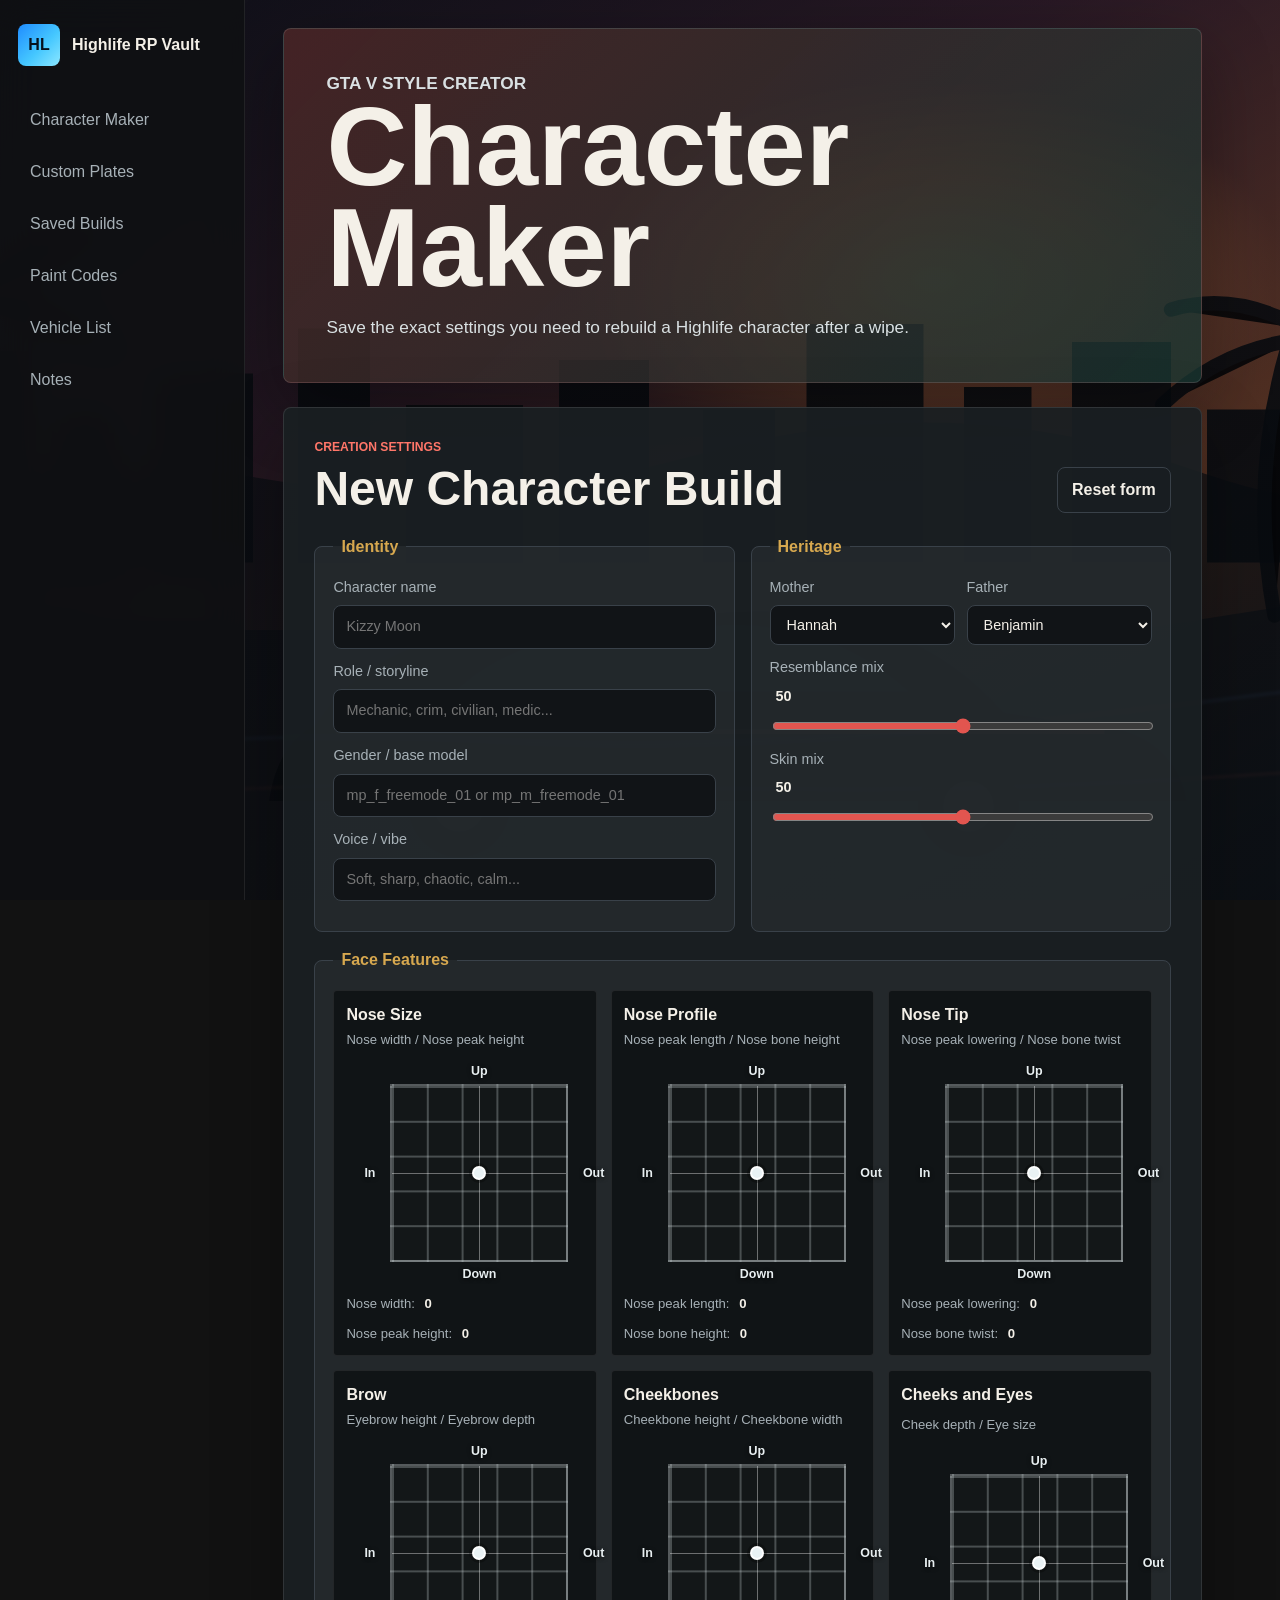
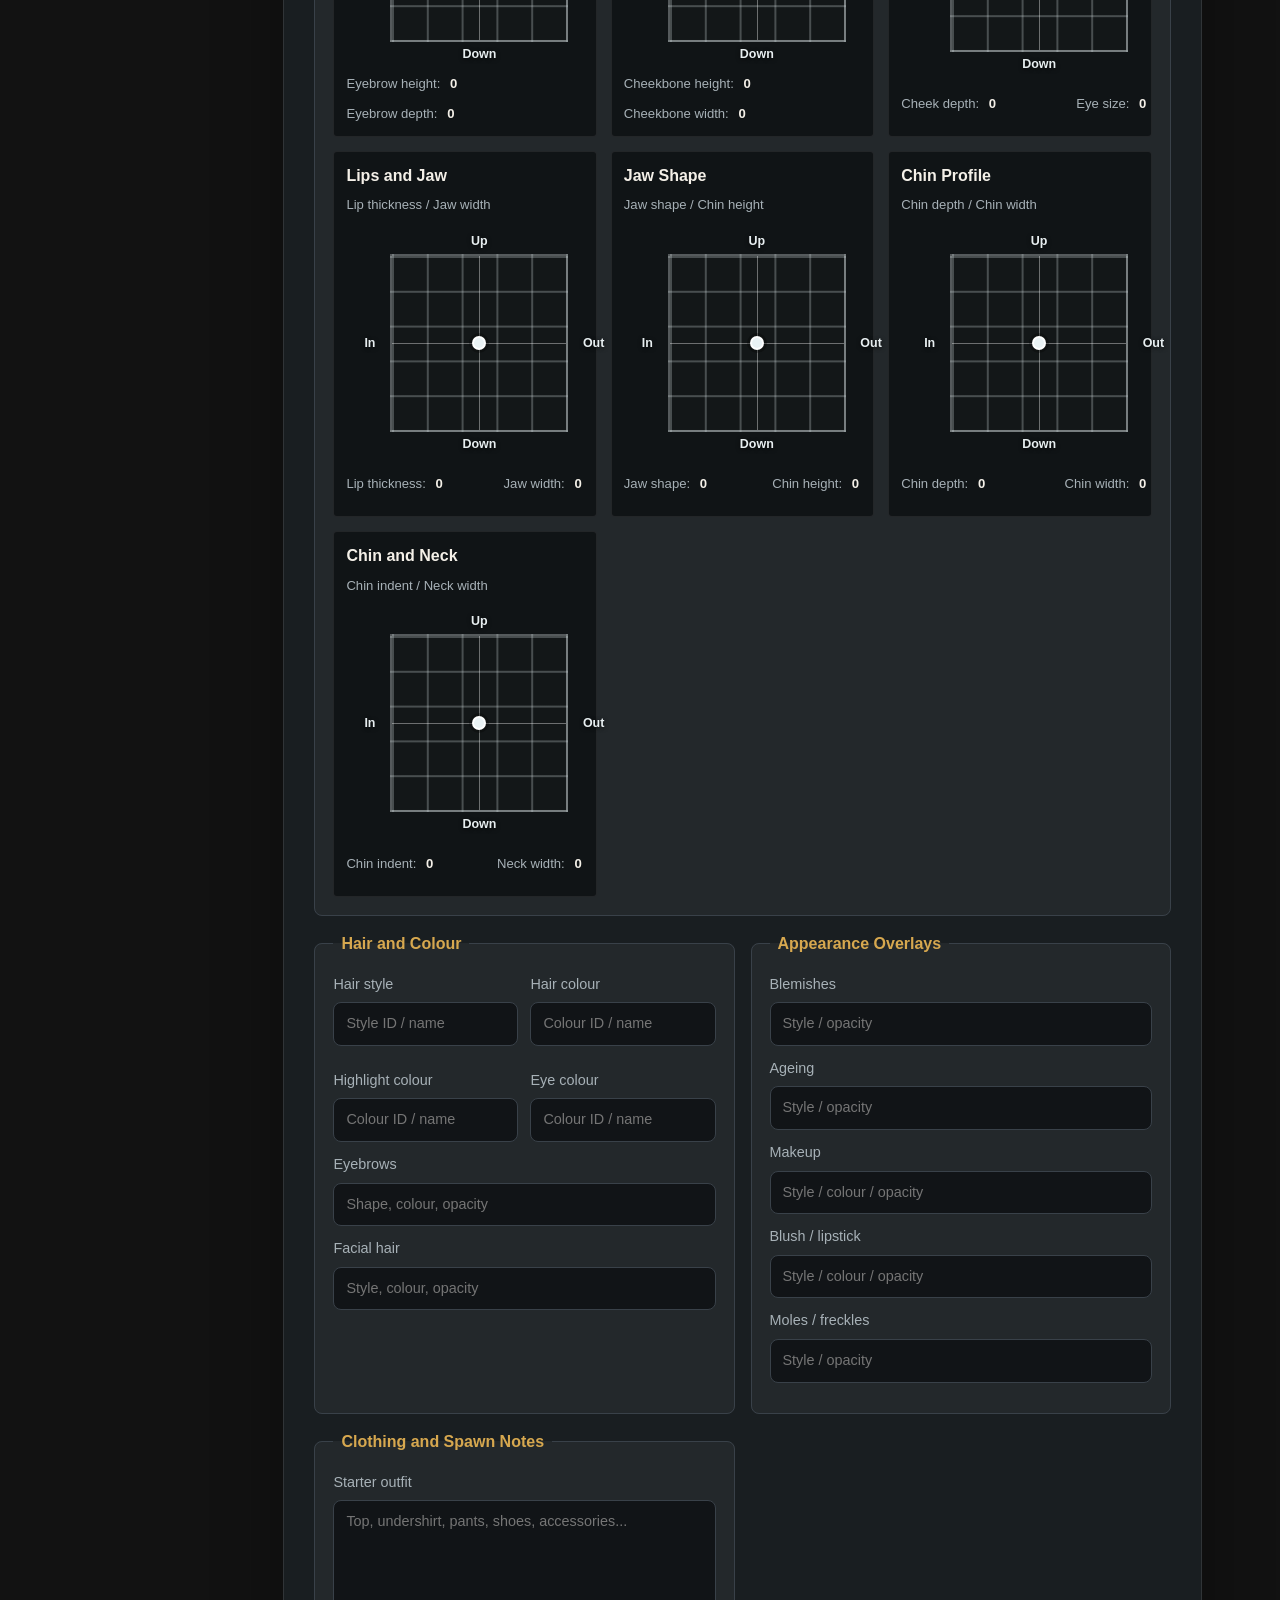
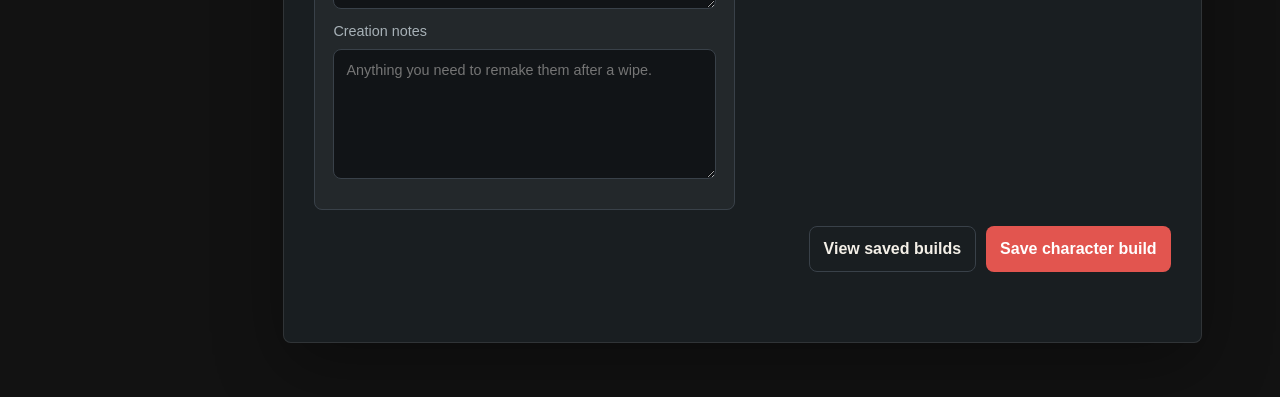
==== character-maker.html @ 87303e94 "Style face feature grids like GTA creator" ====
<!doctype html>
<html lang="en">
  <head>
    <meta charset="utf-8" />
    <meta name="viewport" content="width=device-width, initial-scale=1" />
    <title>Character Maker | Highlife RP Vault</title>
    <link rel="icon" href="favicon.svg" type="image/svg+xml" />
    <link rel="stylesheet" href="styles.css" />
  </head>
  <body>
    <aside class="sidebar">
      <a class="brand" href="index.html" aria-label="Highlife RP Vault home">
        <span>HL</span>
        <strong>Highlife RP Vault</strong>
      </a>
      <nav aria-label="Main navigation">
        <a href="character-maker.html">Character Maker</a>
        <a href="plates.html">Custom Plates</a>
        <a href="index.html#characters">Saved Builds</a>
        <a href="index.html#paint">Paint Codes</a>
        <a href="index.html#cars">Vehicle List</a>
        <a href="index.html#notes">Notes</a>
      </nav>
    </aside>

    <main id="top" class="app-shell">
      <section class="hero compact-hero">
        <div class="hero-copy">
          <p class="eyebrow">GTA V style creator</p>
          <h1>Character Maker</h1>
          <p>
            Save the exact settings you need to rebuild a Highlife character
            after a wipe.
          </p>
        </div>
      </section>

      <section id="maker" class="panel feature-panel">
        <div class="section-heading">
          <div>
            <p class="eyebrow">Creation settings</p>
            <h2>New Character Build</h2>
          </div>
          <button id="resetCharacterForm" class="ghost-button" type="button">Reset form</button>
        </div>

        <form id="characterMakerForm" class="maker-grid">
          <fieldset class="form-card">
            <legend>Identity</legend>
            <label>Character name<input name="name" required placeholder="Kizzy Moon" /></label>
            <label>Role / storyline<input name="role" placeholder="Mechanic, crim, civilian, medic..." /></label>
            <label>Gender / base model<input name="model" placeholder="mp_f_freemode_01 or mp_m_freemode_01" /></label>
            <label>Voice / vibe<input name="voice" placeholder="Soft, sharp, chaotic, calm..." /></label>
          </fieldset>

          <fieldset class="form-card">
            <legend>Heritage</legend>
            <div class="two-col">
              <label>Mother<select name="mother" id="motherSelect"></select></label>
              <label>Father<select name="father" id="fatherSelect"></select></label>
            </div>
            <label>Resemblance mix <output data-output-for="resemblance">50</output>
              <input name="resemblance" type="range" min="0" max="100" value="50" />
            </label>
            <label>Skin mix <output data-output-for="skinMix">50</output>
              <input name="skinMix" type="range" min="0" max="100" value="50" />
            </label>
          </fieldset>

          <fieldset class="form-card large-card">
            <legend>Face Features</legend>
            <div id="featurePads" class="pad-grid">
              <div class="feature-pad-card">
                <div class="pad-card-header"><strong>Nose Size</strong><span>Nose width / Nose peak height</span></div>
                <div class="feature-pad" role="slider" tabindex="0" aria-label="Nose Size" data-x-feature="Nose width" data-y-feature="Nose peak height" data-x-value="0" data-y-value="0">
                  <span class="axis-label axis-top">Up</span><span class="axis-label axis-right">Out</span><span class="axis-label axis-bottom">Down</span><span class="axis-label axis-left">In</span><span class="pad-cross horizontal"></span><span class="pad-cross vertical"></span><span class="pad-dot"></span>
                </div>
                <div class="pad-values"><span>Nose width: <output data-pad-x>0</output></span><span>Nose peak height: <output data-pad-y>0</output></span></div>
              </div>
              <div class="feature-pad-card">
                <div class="pad-card-header"><strong>Nose Profile</strong><span>Nose peak length / Nose bone height</span></div>
                <div class="feature-pad" role="slider" tabindex="0" aria-label="Nose Profile" data-x-feature="Nose peak length" data-y-feature="Nose bone height" data-x-value="0" data-y-value="0">
                  <span class="axis-label axis-top">Up</span><span class="axis-label axis-right">Out</span><span class="axis-label axis-bottom">Down</span><span class="axis-label axis-left">In</span><span class="pad-cross horizontal"></span><span class="pad-cross vertical"></span><span class="pad-dot"></span>
                </div>
                <div class="pad-values"><span>Nose peak length: <output data-pad-x>0</output></span><span>Nose bone height: <output data-pad-y>0</output></span></div>
              </div>
              <div class="feature-pad-card">
                <div class="pad-card-header"><strong>Nose Tip</strong><span>Nose peak lowering / Nose bone twist</span></div>
                <div class="feature-pad" role="slider" tabindex="0" aria-label="Nose Tip" data-x-feature="Nose peak lowering" data-y-feature="Nose bone twist" data-x-value="0" data-y-value="0">
                  <span class="axis-label axis-top">Up</span><span class="axis-label axis-right">Out</span><span class="axis-label axis-bottom">Down</span><span class="axis-label axis-left">In</span><span class="pad-cross horizontal"></span><span class="pad-cross vertical"></span><span class="pad-dot"></span>
                </div>
                <div class="pad-values"><span>Nose peak lowering: <output data-pad-x>0</output></span><span>Nose bone twist: <output data-pad-y>0</output></span></div>
              </div>
              <div class="feature-pad-card">
                <div class="pad-card-header"><strong>Brow</strong><span>Eyebrow height / Eyebrow depth</span></div>
                <div class="feature-pad" role="slider" tabindex="0" aria-label="Brow" data-x-feature="Eyebrow height" data-y-feature="Eyebrow depth" data-x-value="0" data-y-value="0">
                  <span class="axis-label axis-top">Up</span><span class="axis-label axis-right">Out</span><span class="axis-label axis-bottom">Down</span><span class="axis-label axis-left">In</span><span class="pad-cross horizontal"></span><span class="pad-cross vertical"></span><span class="pad-dot"></span>
                </div>
                <div class="pad-values"><span>Eyebrow height: <output data-pad-x>0</output></span><span>Eyebrow depth: <output data-pad-y>0</output></span></div>
              </div>
              <div class="feature-pad-card">
                <div class="pad-card-header"><strong>Cheekbones</strong><span>Cheekbone height / Cheekbone width</span></div>
                <div class="feature-pad" role="slider" tabindex="0" aria-label="Cheekbones" data-x-feature="Cheekbone height" data-y-feature="Cheekbone width" data-x-value="0" data-y-value="0">
                  <span class="axis-label axis-top">Up</span><span class="axis-label axis-right">Out</span><span class="axis-label axis-bottom">Down</span><span class="axis-label axis-left">In</span><span class="pad-cross horizontal"></span><span class="pad-cross vertical"></span><span class="pad-dot"></span>
                </div>
                <div class="pad-values"><span>Cheekbone height: <output data-pad-x>0</output></span><span>Cheekbone width: <output data-pad-y>0</output></span></div>
              </div>
              <div class="feature-pad-card">
                <div class="pad-card-header"><strong>Cheeks and Eyes</strong><span>Cheek depth / Eye size</span></div>
                <div class="feature-pad" role="slider" tabindex="0" aria-label="Cheeks and Eyes" data-x-feature="Cheek depth" data-y-feature="Eye size" data-x-value="0" data-y-value="0">
                  <span class="axis-label axis-top">Up</span><span class="axis-label axis-right">Out</span><span class="axis-label axis-bottom">Down</span><span class="axis-label axis-left">In</span><span class="pad-cross horizontal"></span><span class="pad-cross vertical"></span><span class="pad-dot"></span>
                </div>
                <div class="pad-values"><span>Cheek depth: <output data-pad-x>0</output></span><span>Eye size: <output data-pad-y>0</output></span></div>
              </div>
              <div class="feature-pad-card">
                <div class="pad-card-header"><strong>Lips and Jaw</strong><span>Lip thickness / Jaw width</span></div>
                <div class="feature-pad" role="slider" tabindex="0" aria-label="Lips and Jaw" data-x-feature="Lip thickness" data-y-feature="Jaw width" data-x-value="0" data-y-value="0">
                  <span class="axis-label axis-top">Up</span><span class="axis-label axis-right">Out</span><span class="axis-label axis-bottom">Down</span><span class="axis-label axis-left">In</span><span class="pad-cross horizontal"></span><span class="pad-cross vertical"></span><span class="pad-dot"></span>
                </div>
                <div class="pad-values"><span>Lip thickness: <output data-pad-x>0</output></span><span>Jaw width: <output data-pad-y>0</output></span></div>
              </div>
              <div class="feature-pad-card">
                <div class="pad-card-header"><strong>Jaw Shape</strong><span>Jaw shape / Chin height</span></div>
                <div class="feature-pad" role="slider" tabindex="0" aria-label="Jaw Shape" data-x-feature="Jaw shape" data-y-feature="Chin height" data-x-value="0" data-y-value="0">
                  <span class="axis-label axis-top">Up</span><span class="axis-label axis-right">Out</span><span class="axis-label axis-bottom">Down</span><span class="axis-label axis-left">In</span><span class="pad-cross horizontal"></span><span class="pad-cross vertical"></span><span class="pad-dot"></span>
                </div>
                <div class="pad-values"><span>Jaw shape: <output data-pad-x>0</output></span><span>Chin height: <output data-pad-y>0</output></span></div>
              </div>
              <div class="feature-pad-card">
                <div class="pad-card-header"><strong>Chin Profile</strong><span>Chin depth / Chin width</span></div>
                <div class="feature-pad" role="slider" tabindex="0" aria-label="Chin Profile" data-x-feature="Chin depth" data-y-feature="Chin width" data-x-value="0" data-y-value="0">
                  <span class="axis-label axis-top">Up</span><span class="axis-label axis-right">Out</span><span class="axis-label axis-bottom">Down</span><span class="axis-label axis-left">In</span><span class="pad-cross horizontal"></span><span class="pad-cross vertical"></span><span class="pad-dot"></span>
                </div>
                <div class="pad-values"><span>Chin depth: <output data-pad-x>0</output></span><span>Chin width: <output data-pad-y>0</output></span></div>
              </div>
              <div class="feature-pad-card">
                <div class="pad-card-header"><strong>Chin and Neck</strong><span>Chin indent / Neck width</span></div>
                <div class="feature-pad" role="slider" tabindex="0" aria-label="Chin and Neck" data-x-feature="Chin indent" data-y-feature="Neck width" data-x-value="0" data-y-value="0">
                  <span class="axis-label axis-top">Up</span><span class="axis-label axis-right">Out</span><span class="axis-label axis-bottom">Down</span><span class="axis-label axis-left">In</span><span class="pad-cross horizontal"></span><span class="pad-cross vertical"></span><span class="pad-dot"></span>
                </div>
                <div class="pad-values"><span>Chin indent: <output data-pad-x>0</output></span><span>Neck width: <output data-pad-y>0</output></span></div>
              </div>
            </div>
          </fieldset>

          <fieldset class="form-card">
            <legend>Hair and Colour</legend>
            <div class="two-col">
              <label>Hair style<input name="hairStyle" placeholder="Style ID / name" /></label>
              <label>Hair colour<input name="hairColor" placeholder="Colour ID / name" /></label>
              <label>Highlight colour<input name="highlightColor" placeholder="Colour ID / name" /></label>
              <label>Eye colour<input name="eyeColor" placeholder="Colour ID / name" /></label>
            </div>
            <label>Eyebrows<input name="eyebrows" placeholder="Shape, colour, opacity" /></label>
            <label>Facial hair<input name="facialHair" placeholder="Style, colour, opacity" /></label>
          </fieldset>

          <fieldset class="form-card">
            <legend>Appearance Overlays</legend>
            <label>Blemishes<input name="blemishes" placeholder="Style / opacity" /></label>
            <label>Ageing<input name="ageing" placeholder="Style / opacity" /></label>
            <label>Makeup<input name="makeup" placeholder="Style / colour / opacity" /></label>
            <label>Blush / lipstick<input name="blushLipstick" placeholder="Style / colour / opacity" /></label>
            <label>Moles / freckles<input name="freckles" placeholder="Style / opacity" /></label>
          </fieldset>

          <fieldset class="form-card">
            <legend>Clothing and Spawn Notes</legend>
            <label>Starter outfit<textarea name="outfit" rows="4" placeholder="Top, undershirt, pants, shoes, accessories..."></textarea></label>
            <label>Creation notes<textarea name="creation" rows="5" placeholder="Anything you need to remake them after a wipe."></textarea></label>
          </fieldset>

          <div class="maker-actions">
            <a class="ghost-link" href="index.html#characters">View saved builds</a>
            <button class="primary-button" type="submit">Save character build</button>
          </div>
        </form>
        <p id="saveCharacterStatus" class="save-status" aria-live="polite"></p>
      </section>
    </main>

    <script src="script.js"></script>
  </body>
</html>
---- styles.css ----
:root {
  color-scheme: dark;
  --bg: #101214;
  --bg-soft: #171a1e;
  --panel: #20252a;
  --panel-strong: #2a3036;
  --ink: #f4f0e8;
  --muted: #a7b1b7;
  --line: #394149;
  --accent: #e2554f;
  --accent-strong: #ff7669;
  --teal: #35b79c;
  --gold: #d7a84f;
  --blue: #72a9ff;
  --shadow: 0 24px 70px rgba(0, 0, 0, 0.32);
}

* {
  box-sizing: border-box;
}

html {
  scroll-behavior: smooth;
}

body {
  min-height: 100vh;
  margin: 0;
  background:
    linear-gradient(110deg, rgba(8, 10, 14, 0.76), rgba(8, 10, 14, 0.54)),
    url("background-los-santos.svg");
  background-attachment: fixed;
  background-position: center;
  background-size: cover;
  color: var(--ink);
  font-family: Inter, "Segoe UI", Arial, sans-serif;
  line-height: 1.5;
}

button,
input,
select,
textarea {
  font: inherit;
}

button {
  border: 0;
  cursor: pointer;
}

.sidebar {
  position: fixed;
  inset: 0 auto 0 0;
  width: 245px;
  padding: 24px 18px;
  background: rgba(15, 17, 19, 0.88);
  border-right: 1px solid rgba(255, 255, 255, 0.08);
  backdrop-filter: blur(18px);
  z-index: 5;
}

.brand {
  display: flex;
  align-items: center;
  gap: 12px;
  color: var(--ink);
  text-decoration: none;
  margin-bottom: 32px;
}

.brand span {
  display: grid;
  place-items: center;
  width: 42px;
  height: 42px;
  border-radius: 8px;
  background: linear-gradient(135deg, #1f8cff, #45c7ff 56%, #8be7ff);
  color: #06111d;
  font-weight: 900;
}

.brand strong {
  font-size: 1rem;
}

.sidebar nav {
  display: grid;
  gap: 8px;
}

.sidebar nav a {
  color: var(--muted);
  text-decoration: none;
  padding: 10px 12px;
  border-radius: 8px;
}

.sidebar nav a:hover {
  background: rgba(255, 255, 255, 0.08);
  color: var(--ink);
}

.app-shell {
  width: min(1240px, calc(100% - 285px));
  margin-left: 245px;
  padding: 28px clamp(18px, 3vw, 42px) 54px;
}

.hero {
  min-height: 420px;
  display: grid;
  grid-template-columns: minmax(0, 1fr) 340px;
  align-items: end;
  gap: 24px;
  padding: 42px;
  border: 1px solid rgba(255, 255, 255, 0.12);
  border-radius: 8px;
  background:
    linear-gradient(135deg, rgba(226, 85, 79, 0.24), rgba(53, 183, 156, 0.16)),
    rgba(18, 21, 24, 0.74);
  box-shadow: var(--shadow);
  overflow: hidden;
}

.compact-hero {
  min-height: 260px;
  grid-template-columns: 1fr;
}

.hero h1 {
  max-width: 760px;
  margin: 0 0 16px;
  font-size: clamp(3rem, 9vw, 7rem);
  line-height: 0.9;
  letter-spacing: 0;
}

.hero p {
  max-width: 680px;
  margin: 0;
  color: #d9e0e2;
  font-size: 1.08rem;
}

.eyebrow {
  margin: 0 0 8px;
  color: var(--accent-strong);
  font-size: 0.76rem;
  font-weight: 800;
  letter-spacing: 0;
  text-transform: uppercase;
}

.status-grid {
  display: grid;
  gap: 12px;
}

.status-grid span {
  display: grid;
  gap: 2px;
  padding: 16px;
  border: 1px solid rgba(255, 255, 255, 0.12);
  border-radius: 8px;
  background: rgba(255, 255, 255, 0.08);
}

.status-grid strong {
  font-size: 2.3rem;
  line-height: 1;
  color: #fff;
}

.panel {
  margin-top: 24px;
  padding: clamp(18px, 3vw, 30px);
  border: 1px solid rgba(255, 255, 255, 0.1);
  border-radius: 8px;
  background: rgba(32, 37, 42, 0.92);
  box-shadow: var(--shadow);
}

.feature-panel {
  background: rgba(26, 31, 35, 0.94);
}

.section-heading {
  display: flex;
  align-items: end;
  justify-content: space-between;
  gap: 18px;
  margin-bottom: 22px;
}

h2 {
  margin: 0;
  font-size: clamp(1.8rem, 4vw, 3rem);
  line-height: 1;
  letter-spacing: 0;
}

.primary-button,
.ghost-button {
  min-height: 42px;
  border-radius: 8px;
  padding: 10px 14px;
  font-weight: 800;
}

.primary-button {
  background: var(--accent);
  color: #fff;
}

.primary-button:hover {
  background: var(--accent-strong);
  color: #1b1111;
}

.danger-button {
  min-height: 34px;
  border-radius: 8px;
  padding: 7px 10px;
  background: rgba(226, 85, 79, 0.14);
  border: 1px solid rgba(226, 85, 79, 0.42);
  color: #ffb4ad;
  font-weight: 800;
}

.danger-button:hover {
  background: rgba(226, 85, 79, 0.28);
  color: #fff;
}

.table-delete {
  display: block;
  margin-top: 10px;
}

.ghost-button {
  border: 1px solid var(--line);
  background: transparent;
  color: var(--ink);
}

.ghost-link {
  display: inline-flex;
  align-items: center;
  justify-content: center;
  min-height: 42px;
  border: 1px solid var(--line);
  border-radius: 8px;
  padding: 10px 14px;
  color: var(--ink);
  font-weight: 800;
  text-decoration: none;
}

.ghost-link:hover {
  background: rgba(255, 255, 255, 0.08);
}

.maker-grid {
  display: grid;
  grid-template-columns: repeat(2, minmax(0, 1fr));
  gap: 16px;
}

.form-card {
  min-width: 0;
  margin: 0;
  padding: 18px;
  border: 1px solid var(--line);
  border-radius: 8px;
  background: rgba(255, 255, 255, 0.045);
}

.large-card {
  grid-column: 1 / -1;
}

legend {
  padding: 0 8px;
  color: var(--gold);
  font-weight: 900;
}

label {
  display: grid;
  gap: 7px;
  margin-bottom: 12px;
  color: var(--muted);
  font-size: 0.9rem;
}

input,
select,
textarea {
  width: 100%;
  border: 1px solid var(--line);
  border-radius: 8px;
  background: #111417;
  color: var(--ink);
  padding: 10px 12px;
}

textarea {
  resize: vertical;
}

input[type="range"] {
  accent-color: var(--accent);
  padding: 0;
}

output {
  display: inline-block;
  min-width: 38px;
  margin-left: 6px;
  color: var(--ink);
  font-weight: 800;
}

.two-col,
.three-col {
  display: grid;
  gap: 12px;
}

.two-col {
  grid-template-columns: repeat(2, minmax(0, 1fr));
}

.three-col {
  grid-template-columns: repeat(3, minmax(0, 1fr));
}

.pad-grid {
  display: grid;
  grid-template-columns: repeat(auto-fit, minmax(230px, 1fr));
  gap: 14px;
}

.feature-pad-card {
  min-width: 0;
  display: grid;
  gap: 10px;
  padding: 12px;
  border: 1px solid rgba(255, 255, 255, 0.08);
  border-radius: 4px;
  background: rgba(2, 5, 7, 0.55);
}

.pad-card-header {
  display: grid;
  gap: 3px;
}

.pad-card-header strong {
  color: var(--ink);
}

.pad-card-header span,
.pad-values {
  color: var(--muted);
  font-size: 0.82rem;
}

.feature-pad {
  --dot-x: 50%;
  --dot-y: 50%;
  position: relative;
  width: min(178px, 100%);
  aspect-ratio: 1;
  justify-self: center;
  border: 2px solid rgba(210, 220, 222, 0.34);
  border-radius: 0;
  background:
    linear-gradient(rgba(210, 220, 222, 0.28) 2px, transparent 2px),
    linear-gradient(90deg, rgba(210, 220, 222, 0.28) 2px, transparent 2px),
    rgba(20, 24, 25, 0.94);
  background-size: 20% 20%, 20% 20%, auto;
  touch-action: none;
  user-select: none;
  margin: 24px 44px 22px;
}

.feature-pad:focus {
  outline: 2px solid var(--blue);
  outline-offset: 3px;
}

.pad-cross {
  position: absolute;
  background: rgba(255, 255, 255, 0.38);
  pointer-events: none;
}

.pad-cross.horizontal {
  left: 0;
  right: 0;
  top: 50%;
  height: 1px;
}

.pad-cross.vertical {
  top: 0;
  bottom: 0;
  left: 50%;
  width: 1px;
}

.pad-dot {
  position: absolute;
  left: var(--dot-x);
  top: var(--dot-y);
  width: 14px;
  height: 14px;
  border: 2px solid rgba(255, 255, 255, 0.9);
  border-radius: 50%;
  background: #e9f2f4;
  box-shadow: 0 0 0 3px rgba(0, 0, 0, 0.28);
  transform: translate(-50%, -50%);
  pointer-events: none;
}

.axis-label {
  position: absolute;
  color: #e7eef0;
  font-size: 0.78rem;
  font-weight: 700;
  text-shadow: 0 1px 4px rgba(0, 0, 0, 0.7);
  pointer-events: none;
  white-space: nowrap;
}

.axis-top {
  top: -24px;
  left: 50%;
  transform: translateX(-50%);
}

.axis-right {
  right: -38px;
  top: 50%;
  transform: translateY(-50%);
}

.axis-bottom {
  bottom: -24px;
  left: 50%;
  transform: translateX(-50%);
}

.axis-left {
  left: -28px;
  top: 50%;
  transform: translateY(-50%);
}

.pad-values {
  display: flex;
  justify-content: space-between;
  gap: 10px;
  flex-wrap: wrap;
}

.maker-actions {
  grid-column: 1 / -1;
  display: flex;
  justify-content: flex-end;
  gap: 10px;
  flex-wrap: wrap;
}

.save-status {
  min-height: 24px;
  margin: 16px 0 0;
  color: var(--teal);
  font-weight: 800;
}

.character-list {
  display: grid;
  grid-template-columns: repeat(auto-fit, minmax(180px, 1fr));
  gap: 18px;
}

.character-tile {
  display: grid;
  gap: 10px;
  align-content: start;
}

.portrait-button {
  width: 100%;
  padding: 0;
  border: 1px solid var(--line);
  border-radius: 8px;
  background: #11171d;
  overflow: hidden;
  box-shadow: var(--shadow);
}

.portrait-button:hover {
  border-color: var(--blue);
  transform: translateY(-2px);
}

.character-portrait {
  display: block;
  width: 100%;
  aspect-ratio: 4 / 5;
}

.character-tile h3 {
  margin: 0;
  text-align: center;
  font-size: 1.05rem;
}

.character-tile p {
  margin: -6px 0 0;
  color: var(--muted);
  text-align: center;
  font-size: 0.88rem;
}

.character-card {
  border: 1px solid var(--line);
  border-radius: 8px;
  overflow: hidden;
  background: #15191d;
}

.character-card header {
  display: flex;
  justify-content: space-between;
  gap: 18px;
  padding: 18px;
  background: linear-gradient(135deg, rgba(226, 85, 79, 0.16), rgba(114, 169, 255, 0.12));
}

.character-card h3 {
  margin: 0 0 4px;
  font-size: 1.45rem;
}

.character-card p {
  margin: 0;
  color: var(--muted);
}

.character-detail-top {
  display: grid;
  place-items: center;
  padding: 18px;
  background: #11171d;
}

.character-detail-top .character-portrait {
  width: min(260px, 100%);
  border: 1px solid var(--line);
  border-radius: 8px;
}

.build-grid {
  display: grid;
  grid-template-columns: repeat(3, minmax(0, 1fr));
  gap: 1px;
  background: var(--line);
}

.build-block {
  min-width: 0;
  padding: 15px;
  background: #15191d;
}

.build-block h4 {
  margin: 0 0 8px;
  color: var(--teal);
}

.build-block dl {
  display: grid;
  gap: 7px;
  margin: 0;
}

.build-block div {
  display: grid;
  grid-template-columns: 120px minmax(0, 1fr);
  gap: 10px;
}

.build-block dt {
  color: var(--muted);
}

.build-block dd {
  min-width: 0;
  margin: 0;
  overflow-wrap: anywhere;
}

.paint-grid {
  display: grid;
  grid-template-columns: repeat(auto-fit, minmax(220px, 1fr));
  gap: 16px;
}

.paint-card {
  overflow: hidden;
  border: 1px solid var(--line);
  border-radius: 8px;
  background: #15191d;
}

.paint-swatch {
  min-height: 132px;
}

.paint-card-content {
  padding: 15px;
}

.paint-card h3 {
  margin: 0 0 8px;
}

.plate-grid {
  display: grid;
  grid-template-columns: repeat(auto-fit, minmax(230px, 320px));
  gap: 14px;
  align-items: start;
}

.plate-card {
  overflow: hidden;
  border: 1px solid var(--line);
  border-radius: 8px;
  background: #15191d;
  box-shadow: var(--shadow);
}

.gta-plate {
  position: relative;
  display: grid;
  place-items: center;
  width: calc(100% - 24px);
  max-width: 300px;
  aspect-ratio: 2.25 / 1;
  margin: 16px auto 12px;
  border: 5px solid #d8dde0;
  border-radius: 10px;
  background:
    linear-gradient(#f8fbfd, #d6dde2 46%, #eef2f4 47%, #cbd4da);
  box-shadow:
    inset 0 0 0 2px #9ba7ad,
    inset 0 -10px 18px rgba(0, 0, 0, 0.14),
    0 18px 30px rgba(0, 0, 0, 0.28);
  color: #162a42;
  text-transform: uppercase;
}

.gta-plate::before,
.gta-plate::after {
  content: "";
  position: absolute;
  top: 12px;
  width: 10px;
  height: 10px;
  border-radius: 50%;
  background: #9aa4aa;
  box-shadow: inset 0 2px 2px rgba(0, 0, 0, 0.35);
}

.gta-plate::before {
  left: 14px;
}

.gta-plate::after {
  right: 14px;
}

.plate-state {
  position: absolute;
  top: 8px;
  left: 0;
  right: 0;
  color: #d64545;
  font-family: Georgia, serif;
  font-size: clamp(0.9rem, 3vw, 1.28rem);
  font-weight: 900;
  text-align: center;
  text-transform: none;
}

.gta-plate strong {
  margin-top: 22px;
  color: inherit;
  font-family: Impact, "Arial Black", sans-serif;
  font-size: clamp(2.2rem, 9vw, 4.2rem);
  font-weight: 900;
  letter-spacing: 0.08em;
  line-height: 1;
  text-shadow: 0 2px 0 rgba(255, 255, 255, 0.55);
}

.plate-blue {
  border-color: #dce8f4;
  background: linear-gradient(#ffffff, #e8eef4 46%, #ffffff 47%, #dce6ef);
  color: #154d91;
}

.plate-black {
  border-color: #4c5358;
  background: linear-gradient(#1c2226, #080a0c);
  color: #e8edf0;
}

.plate-black .plate-state {
  color: #72a9ff;
}

.plate-black strong {
  text-shadow: 0 2px 0 rgba(0, 0, 0, 0.8);
}

.plate-yellow {
  border-color: #f2ce5f;
  background: linear-gradient(#ffe284, #d7a93e);
  color: #16110b;
}

.plate-card-content {
  display: grid;
  gap: 8px;
  padding: 0 14px 14px;
}

.plate-card-content h3,
.plate-card-content p {
  margin: 0;
}

.plate-card-content span {
  color: var(--muted);
}

.rgb-code {
  display: inline-flex;
  margin-bottom: 8px;
  padding: 5px 8px;
  border-radius: 6px;
  background: rgba(255, 255, 255, 0.08);
  color: var(--ink);
  font-family: Consolas, Monaco, monospace;
  font-size: 0.9rem;
}

.table-tools {
  display: grid;
  grid-template-columns: minmax(0, 1fr) 260px;
  gap: 14px;
  margin-bottom: 16px;
}

.table-wrap {
  overflow-x: auto;
  border: 1px solid var(--line);
  border-radius: 8px;
}

table {
  width: 100%;
  min-width: 780px;
  border-collapse: collapse;
  background: #15191d;
}

th,
td {
  padding: 14px 16px;
  border-bottom: 1px solid var(--line);
  text-align: left;
  vertical-align: top;
}

th {
  color: var(--gold);
  font-size: 0.78rem;
  text-transform: uppercase;
}

tbody tr:last-child td {
  border-bottom: 0;
}

dialog {
  width: min(540px, calc(100% - 32px));
  border: 1px solid var(--line);
  border-radius: 8px;
  background: var(--panel);
  color: var(--ink);
  box-shadow: var(--shadow);
}

.character-dialog {
  width: min(1040px, calc(100% - 28px));
  max-height: 90vh;
  overflow: auto;
  padding: 0;
}

.dialog-shell {
  display: grid;
  gap: 16px;
  padding: 18px;
}

dialog::backdrop {
  background: rgba(0, 0, 0, 0.68);
}

.dialog-form {
  display: grid;
  gap: 12px;
}

.dialog-form h3 {
  margin: 0;
  font-size: 1.5rem;
}

.dialog-actions {
  display: flex;
  justify-content: flex-end;
  gap: 10px;
}

@media (max-width: 980px) {
  .sidebar {
    position: sticky;
    top: 0;
    width: 100%;
    padding: 12px;
  }

  .brand {
    margin-bottom: 10px;
  }

  .sidebar nav {
    display: flex;
    overflow-x: auto;
  }

  .sidebar nav a {
    white-space: nowrap;
  }

  .app-shell {
    width: 100%;
    margin-left: 0;
  }

  .hero,
  .maker-grid,
  .build-grid {
    grid-template-columns: 1fr;
  }

  .large-card,
  .maker-actions {
    grid-column: auto;
  }
}

@media (max-width: 680px) {
  body {
    background-attachment: scroll;
  }

  .app-shell {
    padding: 14px;
  }

  .hero,
  .panel {
    padding: 18px;
  }

  .section-heading,
  .character-card header {
    align-items: stretch;
    flex-direction: column;
  }

  .two-col,
  .three-col,
  .pad-grid,
  .table-tools {
    grid-template-columns: 1fr;
  }

  .primary-button,
  .ghost-button,
  .ghost-link {
    width: 100%;
  }
}
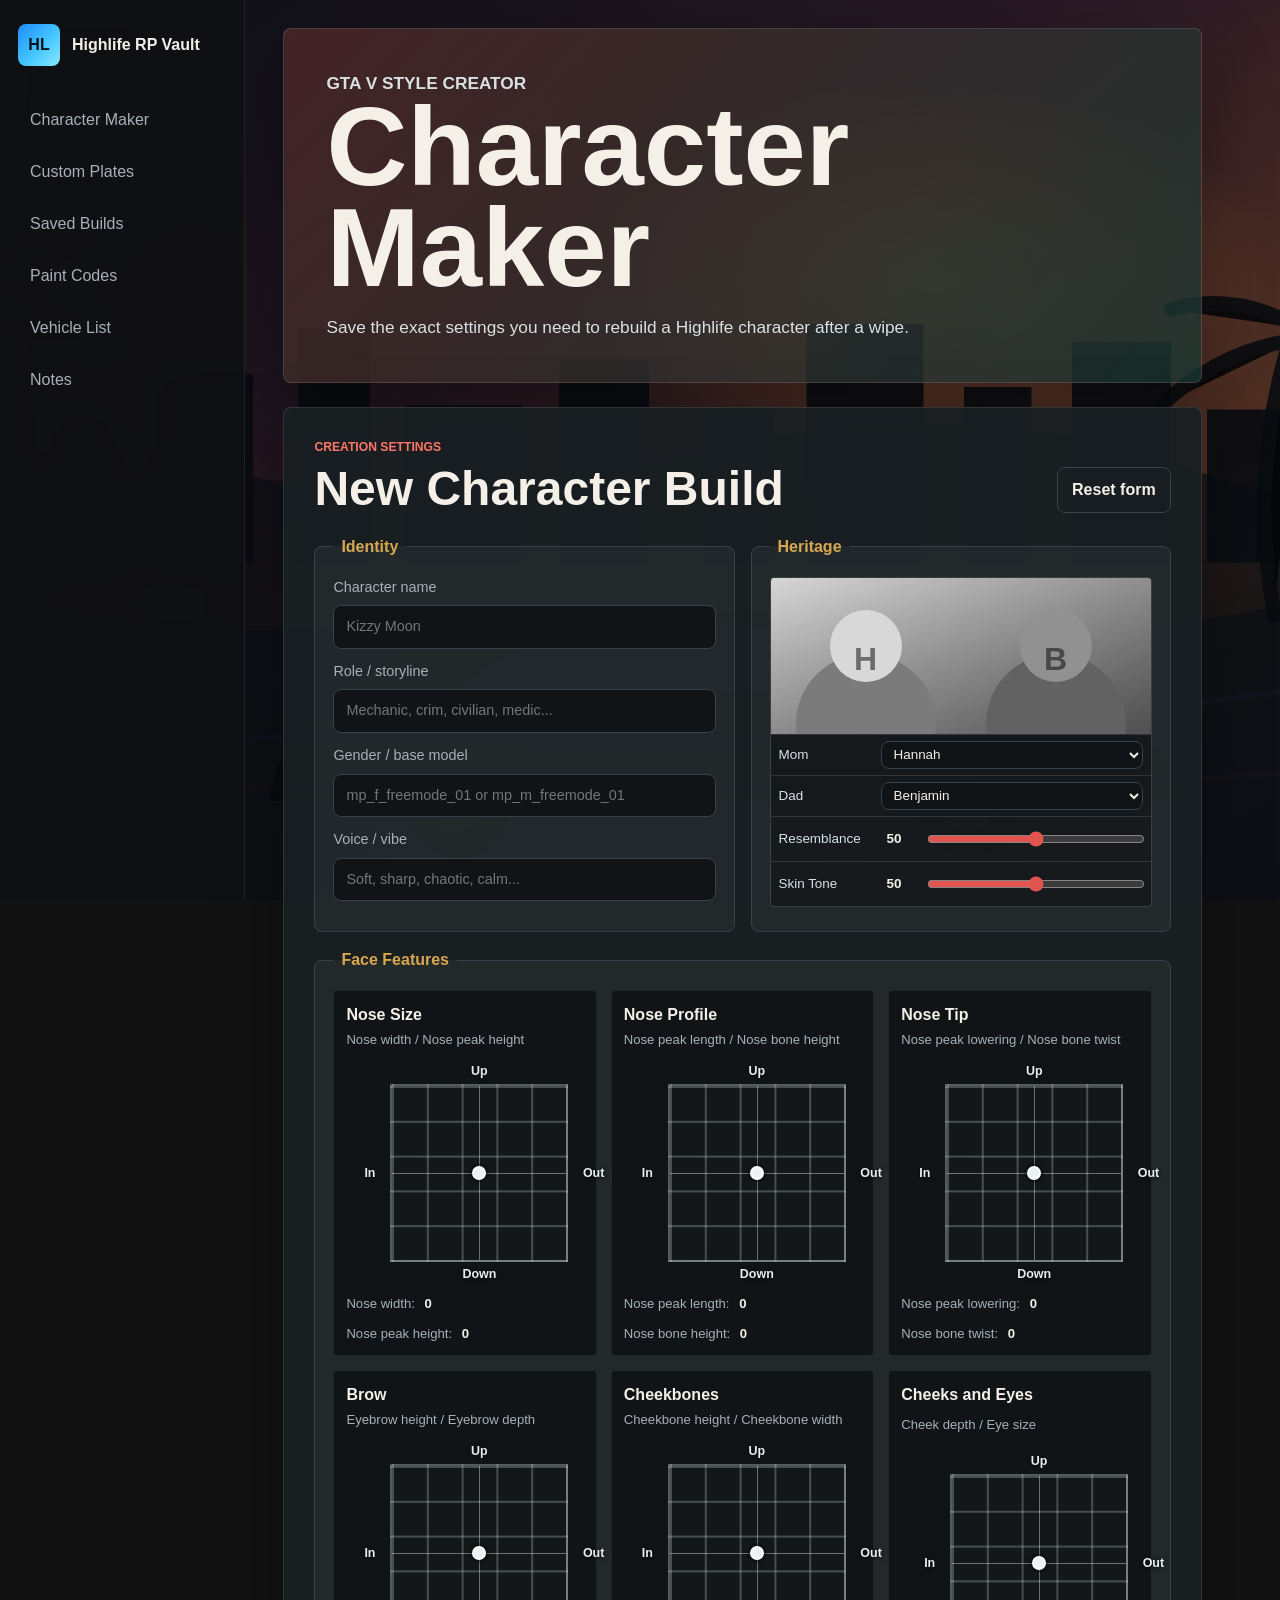
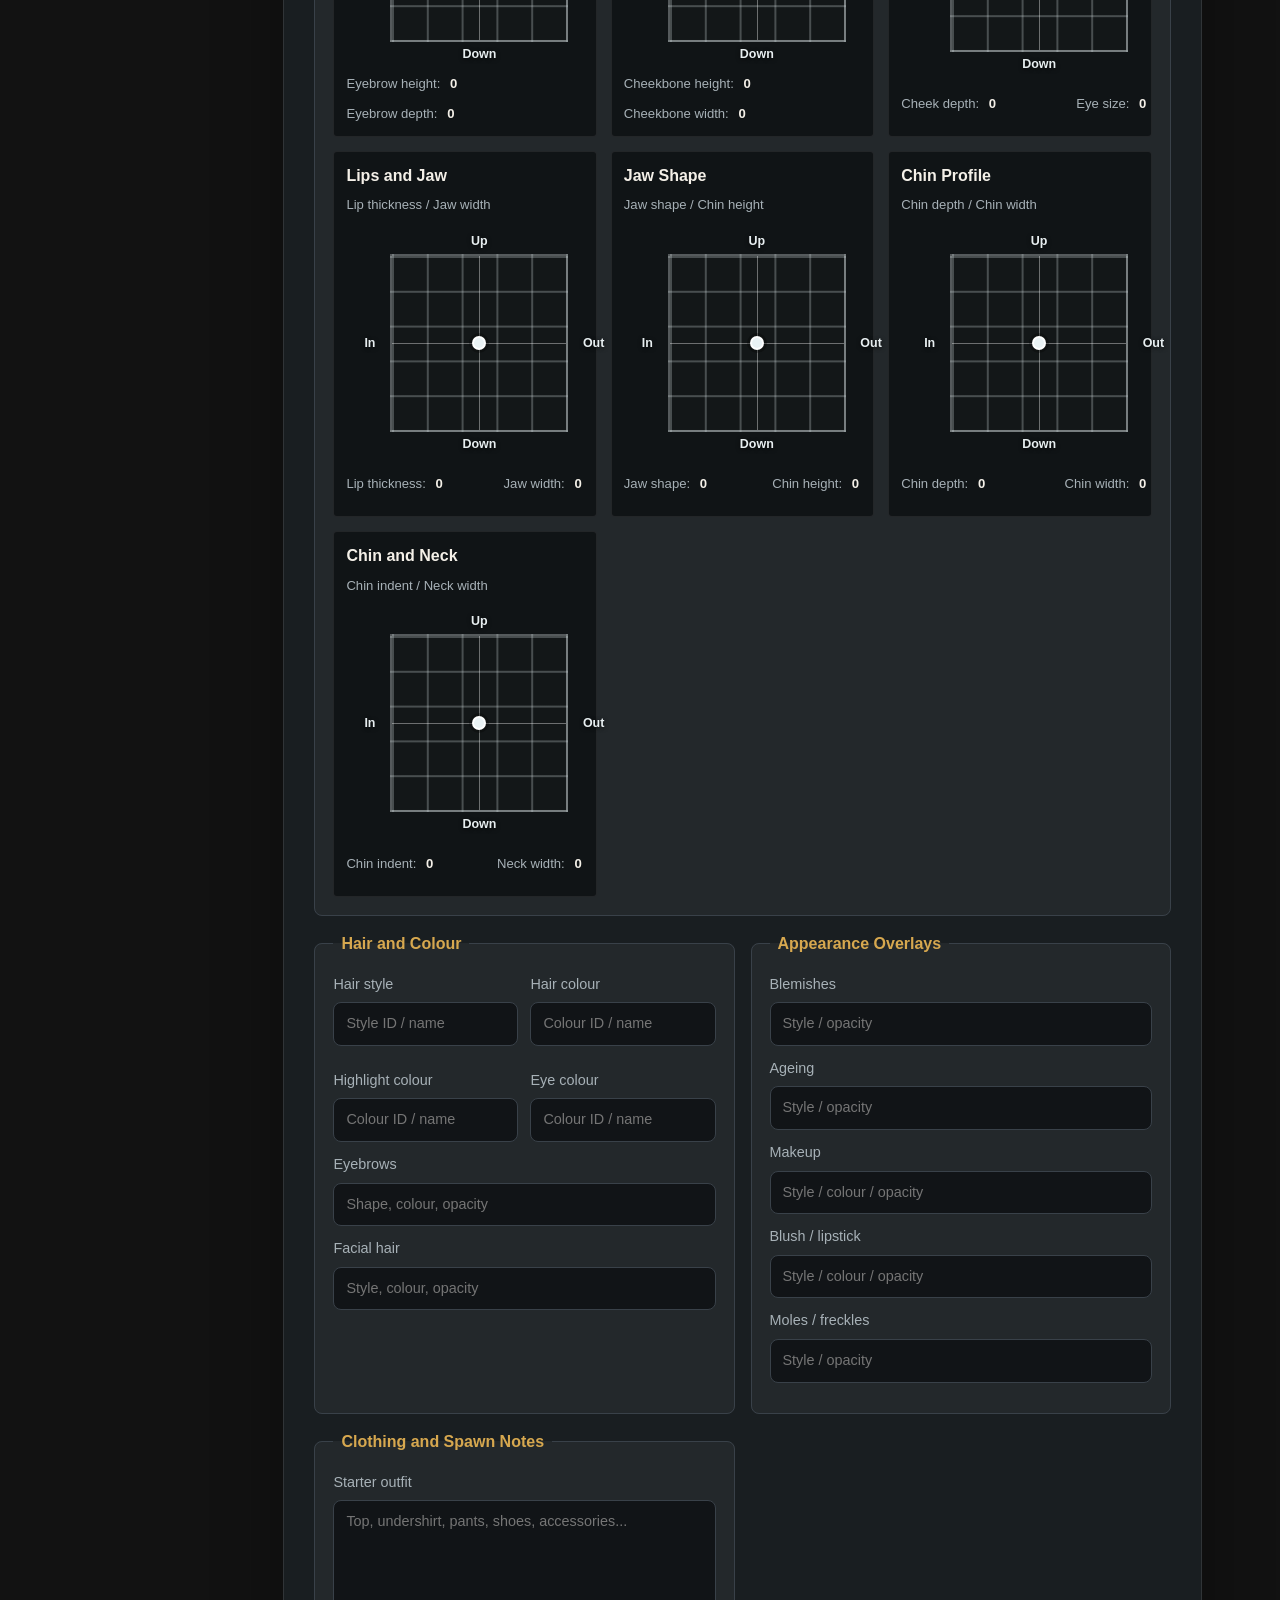
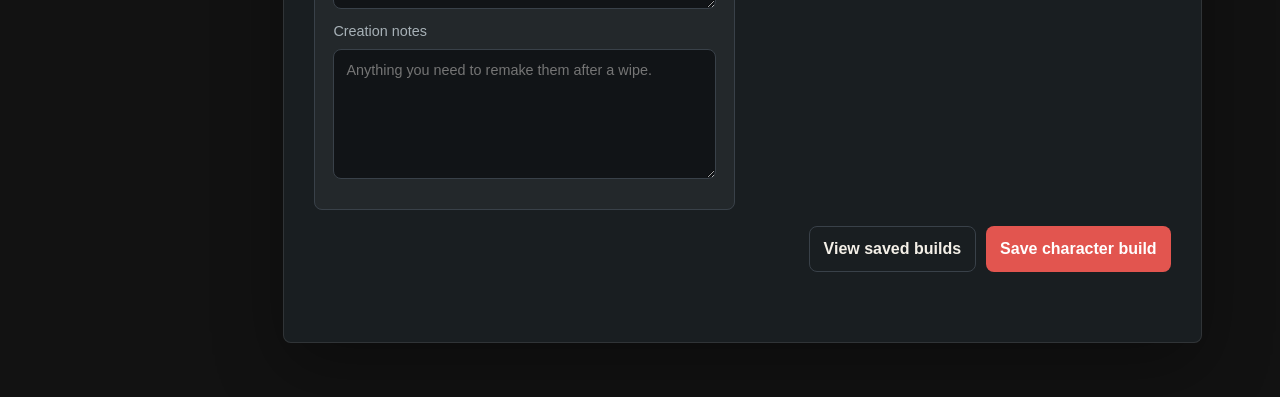
==== commit 48302b87: "Style heritage selector like GTA creator" ====
--- a/character-maker.html
+++ b/character-maker.html
@@ -55,16 +55,24 @@
 
           <fieldset class="form-card">
             <legend>Heritage</legend>
-            <div class="two-col">
-              <label>Mother<select name="mother" id="motherSelect"></select></label>
-              <label>Father<select name="father" id="fatherSelect"></select></label>
+            <div class="heritage-card">
+              <div class="parent-preview" aria-label="Selected parents">
+                <div class="parent-portrait parent-mother">
+                  <span id="motherInitial">H</span>
+                </div>
+                <div class="parent-portrait parent-father">
+                  <span id="fatherInitial">B</span>
+                </div>
+              </div>
+              <label class="heritage-row"><span>Mom</span><select name="mother" id="motherSelect"></select></label>
+              <label class="heritage-row"><span>Dad</span><select name="father" id="fatherSelect"></select></label>
+              <label class="heritage-row slider-row"><span>Resemblance</span><output data-output-for="resemblance">50</output>
+                <input name="resemblance" type="range" min="0" max="100" value="50" />
+              </label>
+              <label class="heritage-row slider-row"><span>Skin Tone</span><output data-output-for="skinMix">50</output>
+                <input name="skinMix" type="range" min="0" max="100" value="50" />
+              </label>
             </div>
-            <label>Resemblance mix <output data-output-for="resemblance">50</output>
-              <input name="resemblance" type="range" min="0" max="100" value="50" />
-            </label>
-            <label>Skin mix <output data-output-for="skinMix">50</output>
-              <input name="skinMix" type="range" min="0" max="100" value="50" />
-            </label>
           </fieldset>
 
           <fieldset class="form-card large-card">
--- a/styles.css
+++ b/styles.css
@@ -340,6 +340,87 @@
   display: grid;
   grid-template-columns: repeat(auto-fit, minmax(230px, 1fr));
   gap: 14px;
+}
+
+.heritage-card {
+  overflow: hidden;
+  border: 1px solid rgba(255, 255, 255, 0.16);
+  border-radius: 4px;
+  background: rgba(0, 0, 0, 0.34);
+}
+
+.parent-preview {
+  display: grid;
+  grid-template-columns: 1fr 1fr;
+  min-height: 156px;
+  background:
+    linear-gradient(rgba(255, 255, 255, 0.08), rgba(0, 0, 0, 0.22)),
+    linear-gradient(135deg, #cfd4d6, #60666a);
+  filter: grayscale(1);
+}
+
+.parent-portrait {
+  display: grid;
+  place-items: center;
+  position: relative;
+  overflow: hidden;
+}
+
+.parent-portrait::before {
+  content: "";
+  position: absolute;
+  width: 72px;
+  height: 72px;
+  top: 32px;
+  border-radius: 50%;
+  background: #d0d2d0;
+  box-shadow: 0 78px 0 34px #868b8f;
+}
+
+.parent-mother::before {
+  background: #ded7d0;
+  box-shadow: 0 78px 0 34px #777b82;
+}
+
+.parent-father::before {
+  background: #9a8f87;
+  box-shadow: 0 78px 0 34px #5e6268;
+}
+
+.parent-portrait span {
+  position: relative;
+  z-index: 1;
+  margin-top: 6px;
+  color: rgba(0, 0, 0, 0.5);
+  font-size: 2rem;
+  font-weight: 900;
+}
+
+.heritage-row {
+  display: grid;
+  grid-template-columns: 92px minmax(0, 1fr);
+  align-items: center;
+  gap: 10px;
+  min-height: 34px;
+  margin: 0;
+  padding: 6px 8px;
+  border-top: 1px solid rgba(255, 255, 255, 0.12);
+  color: #eef4f6;
+  font-size: 0.84rem;
+}
+
+.heritage-row span {
+  color: #d8e2e6;
+}
+
+.heritage-row select,
+.heritage-row input {
+  min-height: 28px;
+  padding: 4px 8px;
+}
+
+.slider-row {
+  grid-template-columns: 92px 34px minmax(0, 1fr);
 }
 
 .feature-pad-card {
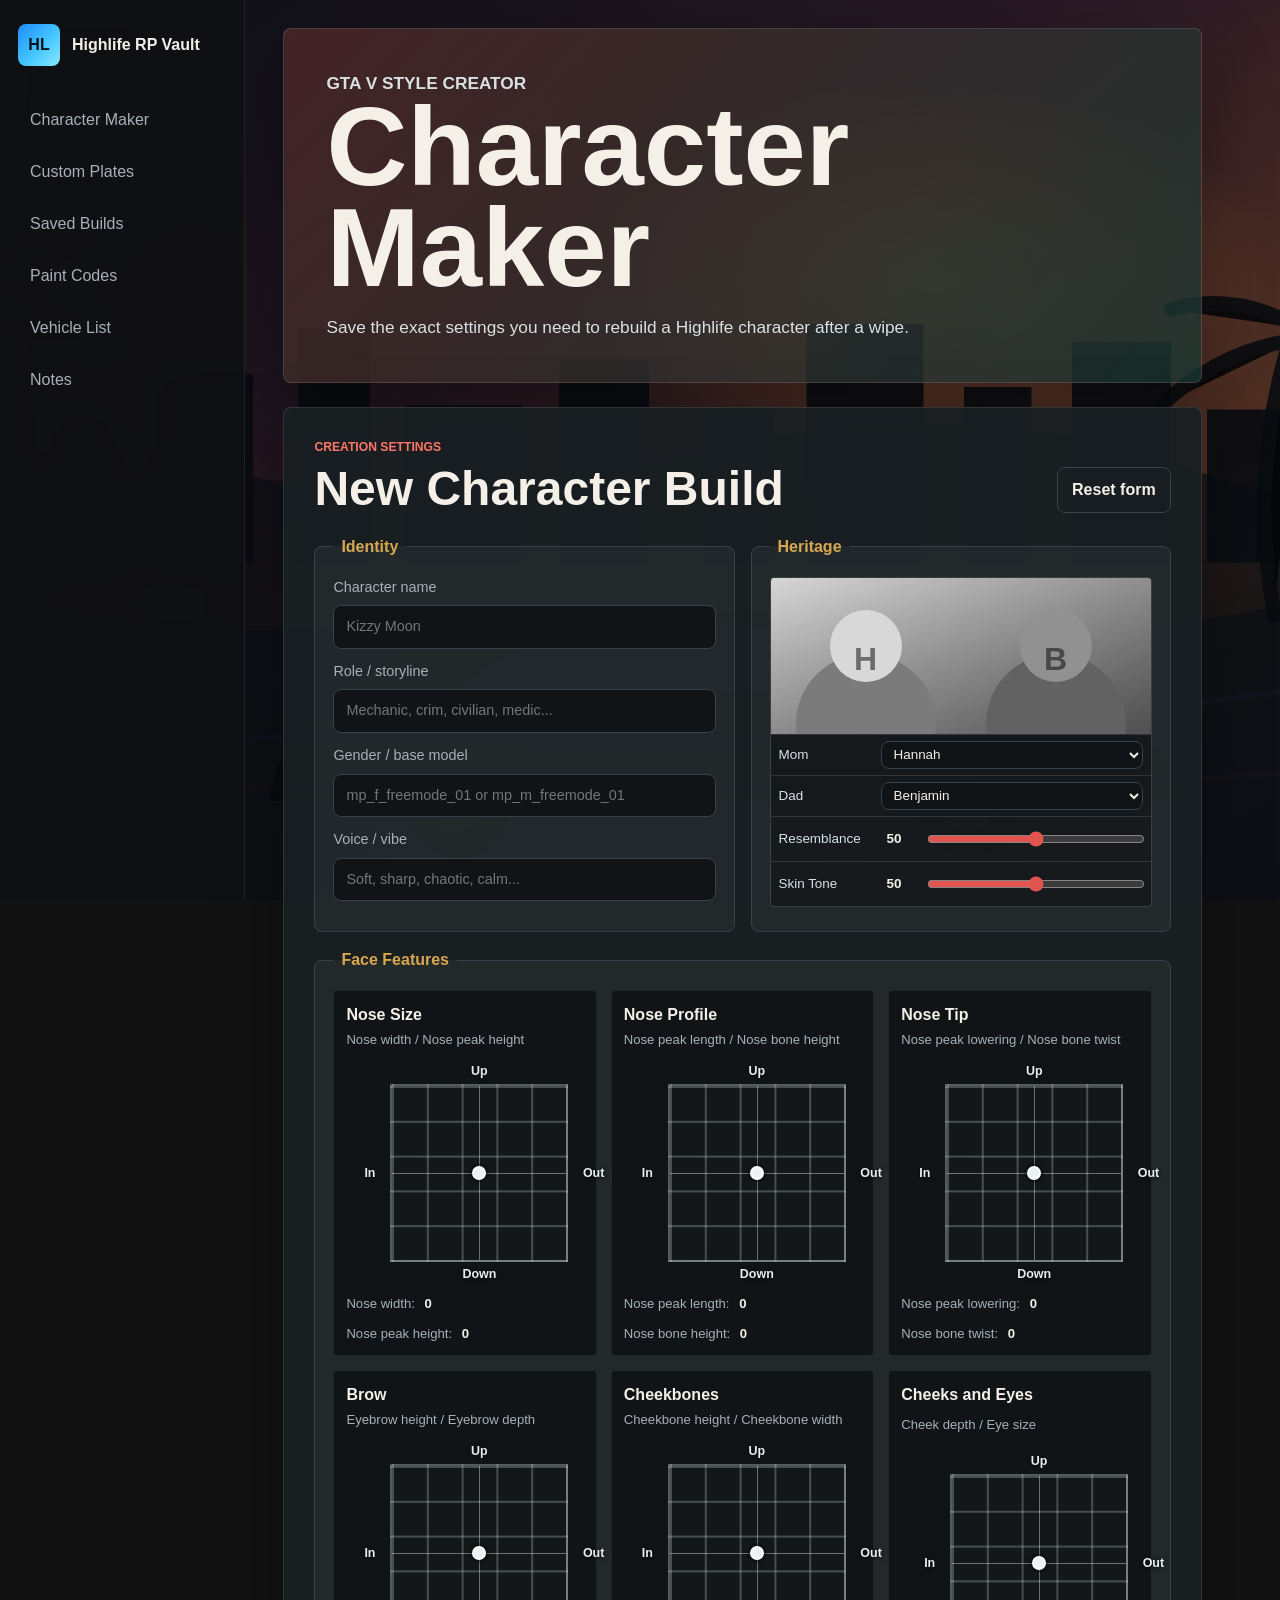
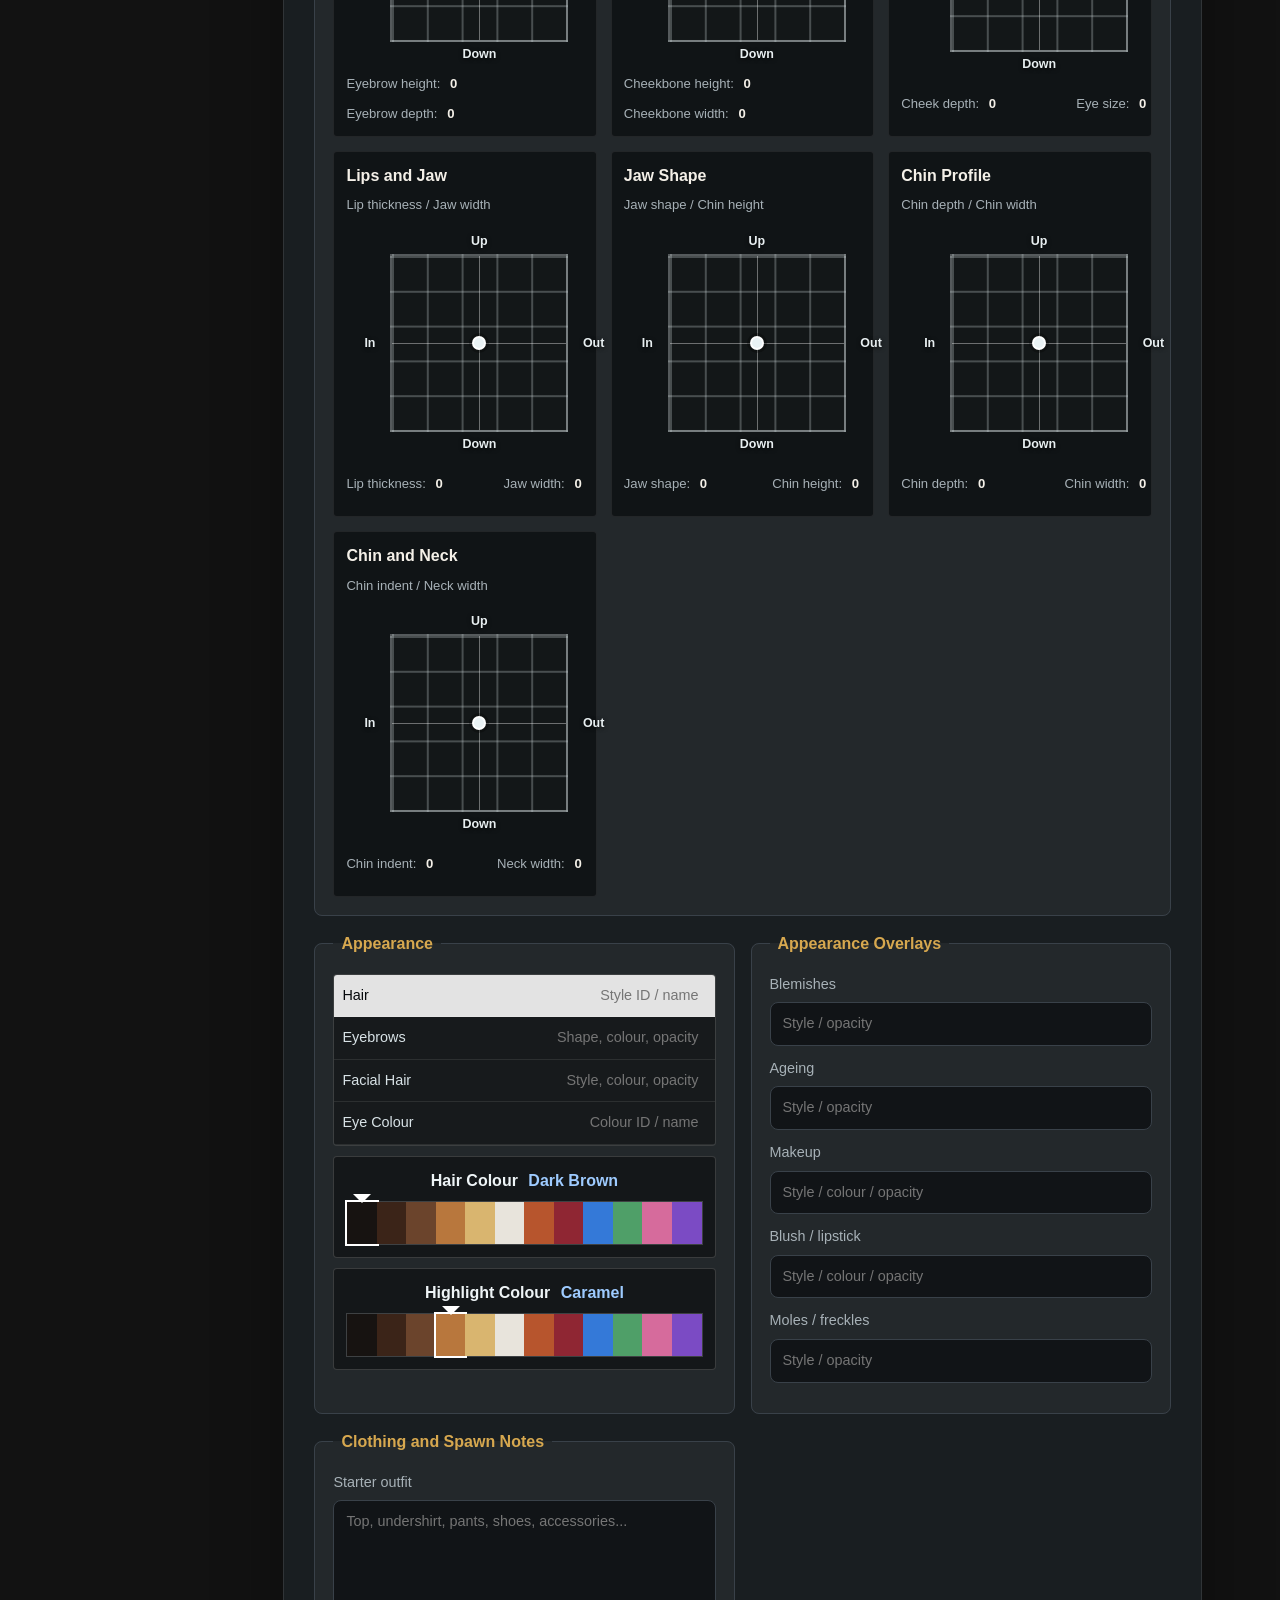
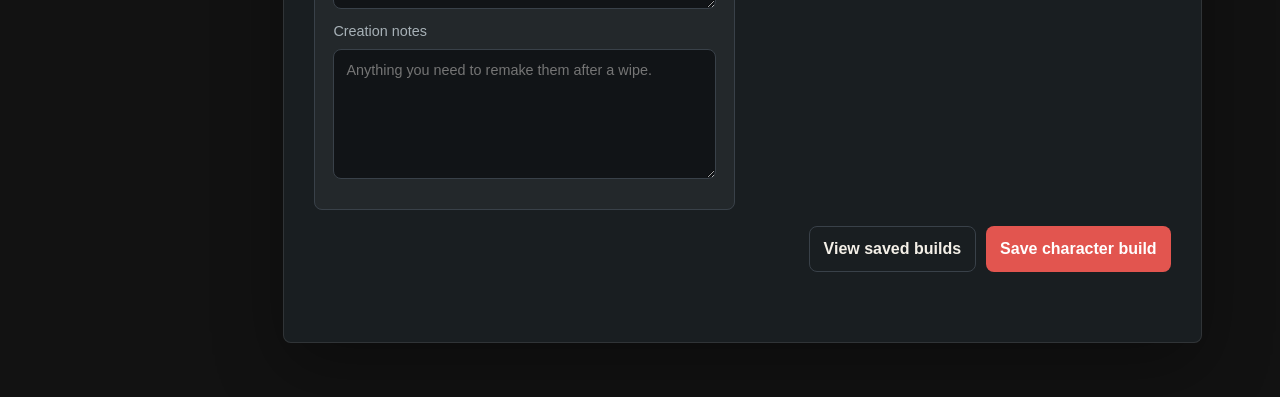
==== commit 44594988: "Style appearance colour changer like GTA creator" ====
--- a/character-maker.html
+++ b/character-maker.html
@@ -152,15 +152,51 @@
           </fieldset>
 
           <fieldset class="form-card">
-            <legend>Hair and Colour</legend>
-            <div class="two-col">
-              <label>Hair style<input name="hairStyle" placeholder="Style ID / name" /></label>
-              <label>Hair colour<input name="hairColor" placeholder="Colour ID / name" /></label>
-              <label>Highlight colour<input name="highlightColor" placeholder="Colour ID / name" /></label>
-              <label>Eye colour<input name="eyeColor" placeholder="Colour ID / name" /></label>
-            </div>
-            <label>Eyebrows<input name="eyebrows" placeholder="Shape, colour, opacity" /></label>
-            <label>Facial hair<input name="facialHair" placeholder="Style, colour, opacity" /></label>
+            <legend>Appearance</legend>
+            <div class="appearance-menu">
+              <label class="appearance-row"><span>Hair</span><input name="hairStyle" placeholder="Style ID / name" /></label>
+              <label class="appearance-row"><span>Eyebrows</span><input name="eyebrows" placeholder="Shape, colour, opacity" /></label>
+              <label class="appearance-row"><span>Facial Hair</span><input name="facialHair" placeholder="Style, colour, opacity" /></label>
+              <label class="appearance-row"><span>Eye Colour</span><input name="eyeColor" placeholder="Colour ID / name" /></label>
+            </div>
+
+            <div class="colour-changer" aria-label="Hair colour picker">
+              <div class="colour-title">Hair Colour <output id="hairColorLabel">Dark Brown</output></div>
+              <input id="hairColorInput" name="hairColor" type="hidden" value="Dark Brown" />
+              <div class="colour-strip" data-colour-target="hairColor">
+                <button type="button" class="colour-chip selected" data-colour-name="Black" style="--chip:#171311"></button>
+                <button type="button" class="colour-chip" data-colour-name="Dark Brown" style="--chip:#3b2418"></button>
+                <button type="button" class="colour-chip" data-colour-name="Brown" style="--chip:#6b442c"></button>
+                <button type="button" class="colour-chip" data-colour-name="Caramel" style="--chip:#b8773d"></button>
+                <button type="button" class="colour-chip" data-colour-name="Blonde" style="--chip:#d9b56f"></button>
+                <button type="button" class="colour-chip" data-colour-name="White" style="--chip:#e8e4dc"></button>
+                <button type="button" class="colour-chip" data-colour-name="Ginger" style="--chip:#b7552d"></button>
+                <button type="button" class="colour-chip" data-colour-name="Red" style="--chip:#8f2633"></button>
+                <button type="button" class="colour-chip" data-colour-name="Blue" style="--chip:#3479d8"></button>
+                <button type="button" class="colour-chip" data-colour-name="Green" style="--chip:#4f9f68"></button>
+                <button type="button" class="colour-chip" data-colour-name="Pink" style="--chip:#d66b9c"></button>
+                <button type="button" class="colour-chip" data-colour-name="Purple" style="--chip:#7b4bc4"></button>
+              </div>
+            </div>
+
+            <div class="colour-changer" aria-label="Hair highlight colour picker">
+              <div class="colour-title">Highlight Colour <output id="highlightColorLabel">Caramel</output></div>
+              <input id="highlightColorInput" name="highlightColor" type="hidden" value="Caramel" />
+              <div class="colour-strip" data-colour-target="highlightColor">
+                <button type="button" class="colour-chip" data-colour-name="Black" style="--chip:#171311"></button>
+                <button type="button" class="colour-chip" data-colour-name="Dark Brown" style="--chip:#3b2418"></button>
+                <button type="button" class="colour-chip" data-colour-name="Brown" style="--chip:#6b442c"></button>
+                <button type="button" class="colour-chip selected" data-colour-name="Caramel" style="--chip:#b8773d"></button>
+                <button type="button" class="colour-chip" data-colour-name="Blonde" style="--chip:#d9b56f"></button>
+                <button type="button" class="colour-chip" data-colour-name="White" style="--chip:#e8e4dc"></button>
+                <button type="button" class="colour-chip" data-colour-name="Ginger" style="--chip:#b7552d"></button>
+                <button type="button" class="colour-chip" data-colour-name="Red" style="--chip:#8f2633"></button>
+                <button type="button" class="colour-chip" data-colour-name="Blue" style="--chip:#3479d8"></button>
+                <button type="button" class="colour-chip" data-colour-name="Green" style="--chip:#4f9f68"></button>
+                <button type="button" class="colour-chip" data-colour-name="Pink" style="--chip:#d66b9c"></button>
+                <button type="button" class="colour-chip" data-colour-name="Purple" style="--chip:#7b4bc4"></button>
+              </div>
+            </div>
           </fieldset>
 
           <fieldset class="form-card">
--- a/styles.css
+++ b/styles.css
@@ -421,6 +421,104 @@
 
 .slider-row {
   grid-template-columns: 92px 34px minmax(0, 1fr);
+}
+
+.appearance-menu {
+  overflow: hidden;
+  border: 1px solid rgba(255, 255, 255, 0.16);
+  border-radius: 4px;
+  background: rgba(0, 0, 0, 0.34);
+}
+
+.appearance-row {
+  display: grid;
+  grid-template-columns: 120px minmax(0, 1fr);
+  align-items: center;
+  gap: 10px;
+  min-height: 38px;
+  margin: 0;
+  padding: 6px 8px;
+  border-bottom: 1px solid rgba(255, 255, 255, 0.09);
+  color: #eef4f6;
+}
+
+.appearance-row:first-child {
+  background: rgba(255, 255, 255, 0.88);
+  color: #05080b;
+}
+
+.appearance-row:first-child span {
+  color: #05080b;
+}
+
+.appearance-row span {
+  color: #d8e2e6;
+}
+
+.appearance-row input {
+  min-height: 28px;
+  padding: 4px 8px;
+  text-align: right;
+  background: transparent;
+  border: 0;
+}
+
+.appearance-row:first-child input {
+  color: #05080b;
+}
+
+.colour-changer {
+  margin-top: 10px;
+  padding: 12px;
+  border: 1px solid rgba(255, 255, 255, 0.16);
+  border-radius: 4px;
+  background: rgba(0, 0, 0, 0.42);
+}
+
+.colour-title {
+  margin-bottom: 8px;
+  color: #eef4f6;
+  text-align: center;
+  font-weight: 800;
+}
+
+.colour-title output {
+  color: #9ecbff;
+}
+
+.colour-strip {
+  display: grid;
+  grid-template-columns: repeat(12, minmax(20px, 1fr));
+  min-height: 42px;
+  border: 1px solid rgba(255, 255, 255, 0.22);
+  background: #080b0e;
+}
+
+.colour-chip {
+  position: relative;
+  min-height: 42px;
+  border-radius: 0;
+  background: var(--chip);
+}
+
+.colour-chip.selected::before {
+  content: "";
+  position: absolute;
+  left: 50%;
+  top: -8px;
+  width: 0;
+  height: 0;
+  border-left: 9px solid transparent;
+  border-right: 9px solid transparent;
+  border-top: 9px solid #fff;
+  transform: translateX(-50%);
+}
+
+.colour-chip.selected::after {
+  content: "";
+  position: absolute;
+  inset: -2px;
+  border: 2px solid #fff;
 }
 
 .feature-pad-card {
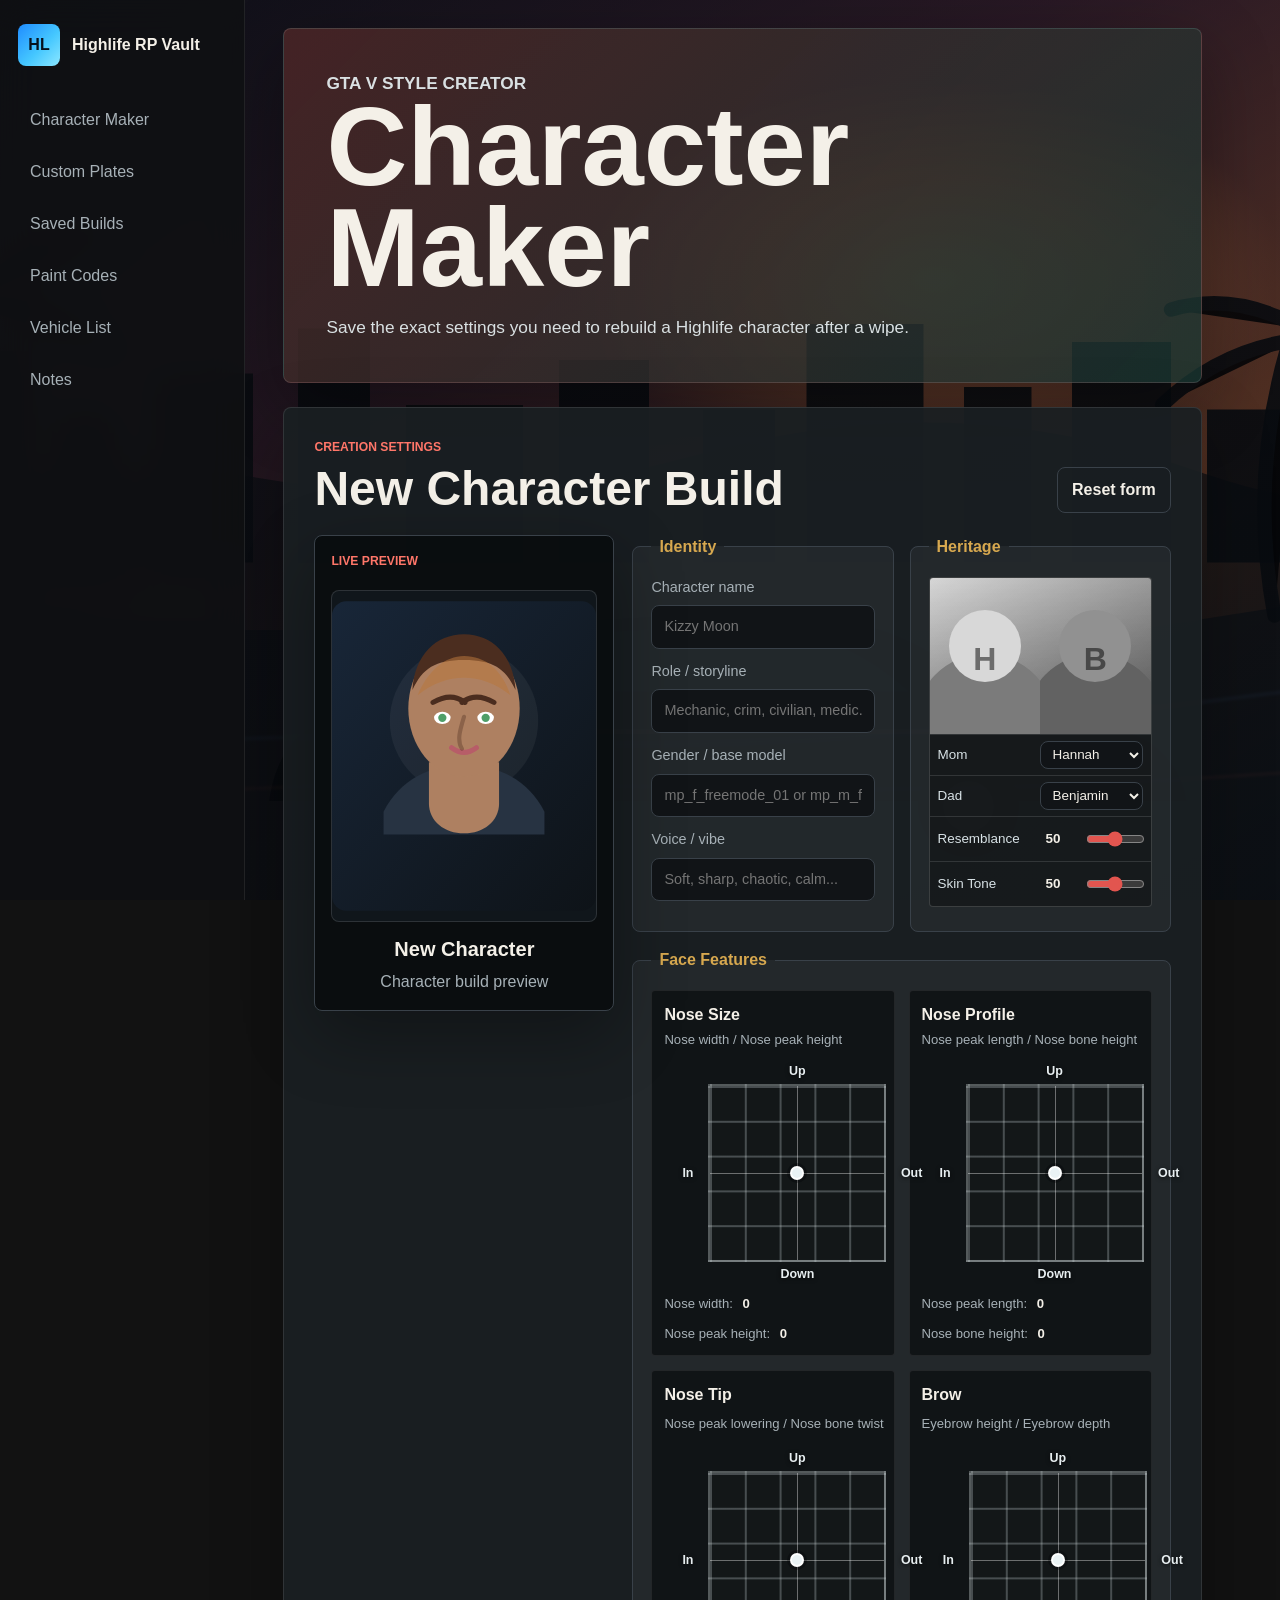
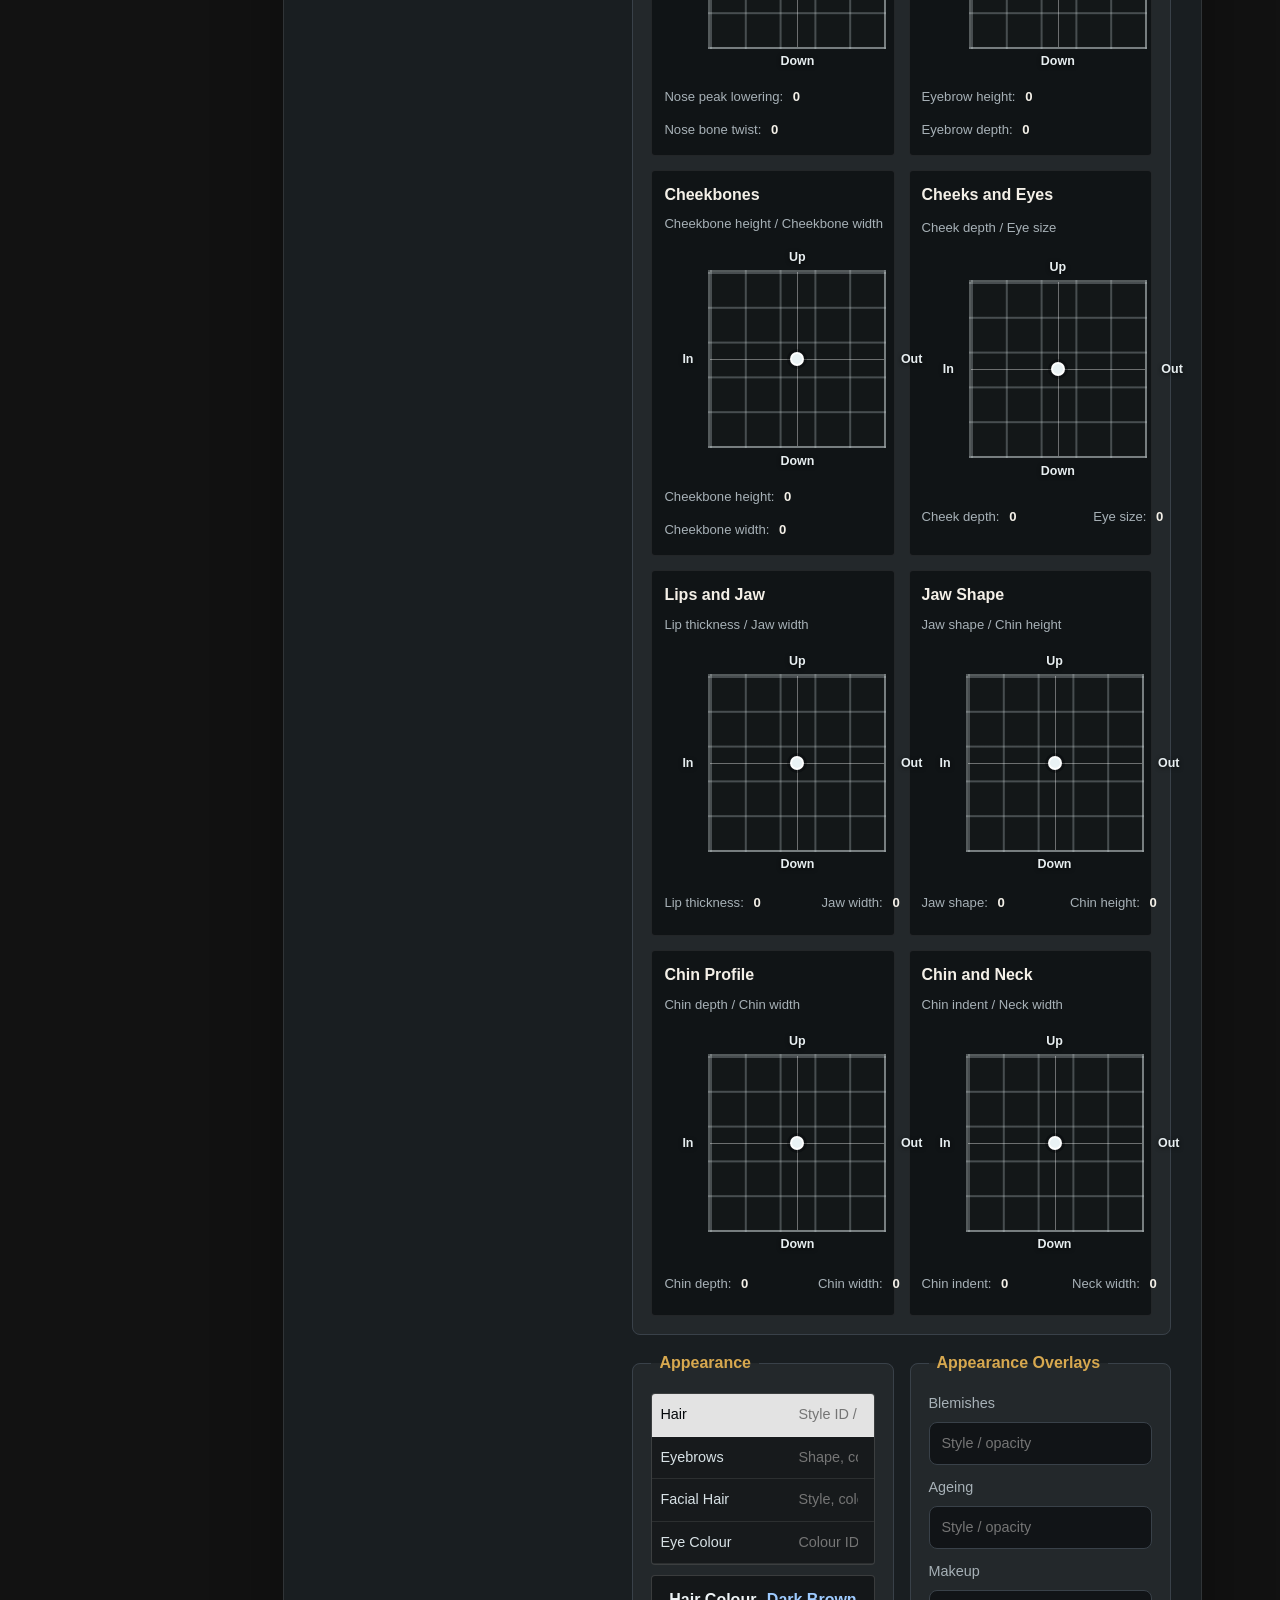
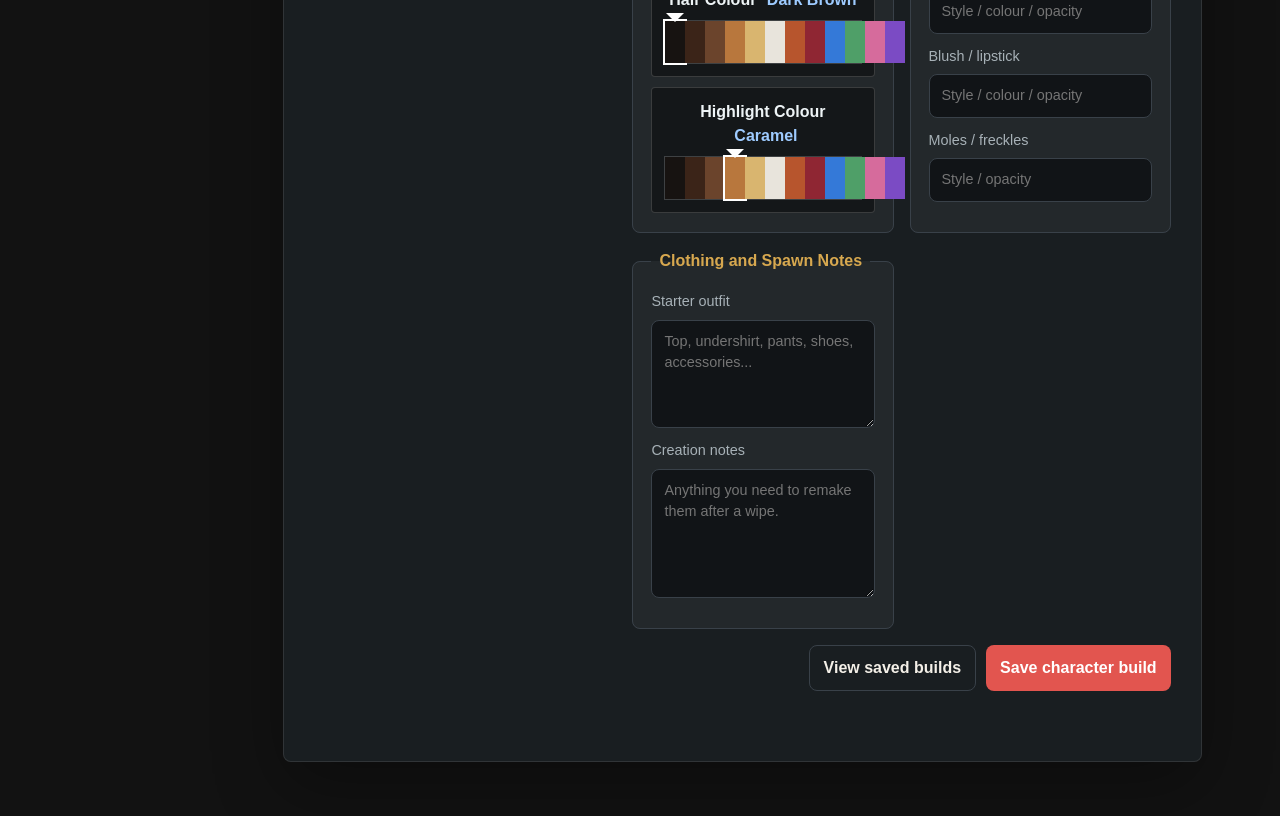
==== commit 158f299d: "Add live character preview" ====
--- a/character-maker.html
+++ b/character-maker.html
@@ -44,38 +44,46 @@
           <button id="resetCharacterForm" class="ghost-button" type="button">Reset form</button>
         </div>
 
-        <form id="characterMakerForm" class="maker-grid">
-          <fieldset class="form-card">
-            <legend>Identity</legend>
-            <label>Character name<input name="name" required placeholder="Kizzy Moon" /></label>
-            <label>Role / storyline<input name="role" placeholder="Mechanic, crim, civilian, medic..." /></label>
-            <label>Gender / base model<input name="model" placeholder="mp_f_freemode_01 or mp_m_freemode_01" /></label>
-            <label>Voice / vibe<input name="voice" placeholder="Soft, sharp, chaotic, calm..." /></label>
-          </fieldset>
-
-          <fieldset class="form-card">
-            <legend>Heritage</legend>
-            <div class="heritage-card">
-              <div class="parent-preview" aria-label="Selected parents">
-                <div class="parent-portrait parent-mother">
-                  <span id="motherInitial">H</span>
-                </div>
-                <div class="parent-portrait parent-father">
-                  <span id="fatherInitial">B</span>
-                </div>
-              </div>
-              <label class="heritage-row"><span>Mom</span><select name="mother" id="motherSelect"></select></label>
-              <label class="heritage-row"><span>Dad</span><select name="father" id="fatherSelect"></select></label>
-              <label class="heritage-row slider-row"><span>Resemblance</span><output data-output-for="resemblance">50</output>
-                <input name="resemblance" type="range" min="0" max="100" value="50" />
-              </label>
-              <label class="heritage-row slider-row"><span>Skin Tone</span><output data-output-for="skinMix">50</output>
-                <input name="skinMix" type="range" min="0" max="100" value="50" />
-              </label>
-            </div>
-          </fieldset>
-
-          <fieldset class="form-card large-card">
+        <div class="maker-layout">
+          <aside class="live-preview-card" aria-label="Live character preview">
+            <p class="eyebrow">Live preview</p>
+            <div id="liveCharacterPreview" class="live-character-preview"></div>
+            <h3 id="liveCharacterName">New Character</h3>
+            <p id="liveCharacterRole">Character build preview</p>
+          </aside>
+
+          <form id="characterMakerForm" class="maker-grid">
+            <fieldset class="form-card">
+              <legend>Identity</legend>
+              <label>Character name<input name="name" required placeholder="Kizzy Moon" /></label>
+              <label>Role / storyline<input name="role" placeholder="Mechanic, crim, civilian, medic..." /></label>
+              <label>Gender / base model<input name="model" placeholder="mp_f_freemode_01 or mp_m_freemode_01" /></label>
+              <label>Voice / vibe<input name="voice" placeholder="Soft, sharp, chaotic, calm..." /></label>
+            </fieldset>
+
+            <fieldset class="form-card">
+              <legend>Heritage</legend>
+              <div class="heritage-card">
+                <div class="parent-preview" aria-label="Selected parents">
+                  <div class="parent-portrait parent-mother">
+                    <span id="motherInitial">H</span>
+                  </div>
+                  <div class="parent-portrait parent-father">
+                    <span id="fatherInitial">B</span>
+                  </div>
+                </div>
+                <label class="heritage-row"><span>Mom</span><select name="mother" id="motherSelect"></select></label>
+                <label class="heritage-row"><span>Dad</span><select name="father" id="fatherSelect"></select></label>
+                <label class="heritage-row slider-row"><span>Resemblance</span><output data-output-for="resemblance">50</output>
+                  <input name="resemblance" type="range" min="0" max="100" value="50" />
+                </label>
+                <label class="heritage-row slider-row"><span>Skin Tone</span><output data-output-for="skinMix">50</output>
+                  <input name="skinMix" type="range" min="0" max="100" value="50" />
+                </label>
+              </div>
+            </fieldset>
+
+            <fieldset class="form-card large-card">
             <legend>Face Features</legend>
             <div id="featurePads" class="pad-grid">
               <div class="feature-pad-card">
@@ -149,9 +157,9 @@
                 <div class="pad-values"><span>Chin indent: <output data-pad-x>0</output></span><span>Neck width: <output data-pad-y>0</output></span></div>
               </div>
             </div>
-          </fieldset>
-
-          <fieldset class="form-card">
+            </fieldset>
+
+            <fieldset class="form-card">
             <legend>Appearance</legend>
             <div class="appearance-menu">
               <label class="appearance-row"><span>Hair</span><input name="hairStyle" placeholder="Style ID / name" /></label>
@@ -197,28 +205,29 @@
                 <button type="button" class="colour-chip" data-colour-name="Purple" style="--chip:#7b4bc4"></button>
               </div>
             </div>
-          </fieldset>
-
-          <fieldset class="form-card">
-            <legend>Appearance Overlays</legend>
-            <label>Blemishes<input name="blemishes" placeholder="Style / opacity" /></label>
-            <label>Ageing<input name="ageing" placeholder="Style / opacity" /></label>
-            <label>Makeup<input name="makeup" placeholder="Style / colour / opacity" /></label>
-            <label>Blush / lipstick<input name="blushLipstick" placeholder="Style / colour / opacity" /></label>
-            <label>Moles / freckles<input name="freckles" placeholder="Style / opacity" /></label>
-          </fieldset>
-
-          <fieldset class="form-card">
-            <legend>Clothing and Spawn Notes</legend>
-            <label>Starter outfit<textarea name="outfit" rows="4" placeholder="Top, undershirt, pants, shoes, accessories..."></textarea></label>
-            <label>Creation notes<textarea name="creation" rows="5" placeholder="Anything you need to remake them after a wipe."></textarea></label>
-          </fieldset>
-
-          <div class="maker-actions">
-            <a class="ghost-link" href="index.html#characters">View saved builds</a>
-            <button class="primary-button" type="submit">Save character build</button>
-          </div>
-        </form>
+            </fieldset>
+
+            <fieldset class="form-card">
+              <legend>Appearance Overlays</legend>
+              <label>Blemishes<input name="blemishes" placeholder="Style / opacity" /></label>
+              <label>Ageing<input name="ageing" placeholder="Style / opacity" /></label>
+              <label>Makeup<input name="makeup" placeholder="Style / colour / opacity" /></label>
+              <label>Blush / lipstick<input name="blushLipstick" placeholder="Style / colour / opacity" /></label>
+              <label>Moles / freckles<input name="freckles" placeholder="Style / opacity" /></label>
+            </fieldset>
+
+            <fieldset class="form-card">
+              <legend>Clothing and Spawn Notes</legend>
+              <label>Starter outfit<textarea name="outfit" rows="4" placeholder="Top, undershirt, pants, shoes, accessories..."></textarea></label>
+              <label>Creation notes<textarea name="creation" rows="5" placeholder="Anything you need to remake them after a wipe."></textarea></label>
+            </fieldset>
+
+            <div class="maker-actions">
+              <a class="ghost-link" href="index.html#characters">View saved builds</a>
+              <button class="primary-button" type="submit">Save character build</button>
+            </div>
+          </form>
+        </div>
         <p id="saveCharacterStatus" class="save-status" aria-live="polite"></p>
       </section>
     </main>
--- a/styles.css
+++ b/styles.css
@@ -265,6 +265,44 @@
   display: grid;
   grid-template-columns: repeat(2, minmax(0, 1fr));
   gap: 16px;
+}
+
+.maker-layout {
+  display: grid;
+  grid-template-columns: minmax(220px, 300px) minmax(0, 1fr);
+  align-items: start;
+  gap: 18px;
+}
+
+.live-preview-card {
+  position: sticky;
+  top: 24px;
+  display: grid;
+  gap: 12px;
+  padding: 16px;
+  border: 1px solid var(--line);
+  border-radius: 8px;
+  background: rgba(2, 5, 7, 0.64);
+  box-shadow: var(--shadow);
+}
+
+.live-character-preview {
+  overflow: hidden;
+  border: 1px solid rgba(255, 255, 255, 0.12);
+  border-radius: 8px;
+  background: #10161b;
+}
+
+.live-preview-card h3 {
+  margin: 0;
+  font-size: 1.25rem;
+  text-align: center;
+}
+
+.live-preview-card p:last-child {
+  margin: -6px 0 0;
+  color: var(--muted);
+  text-align: center;
 }
 
 .form-card {
@@ -1047,9 +1085,14 @@
   }
 
   .hero,
+  .maker-layout,
   .maker-grid,
   .build-grid {
     grid-template-columns: 1fr;
+  }
+
+  .live-preview-card {
+    position: static;
   }
 
   .large-card,
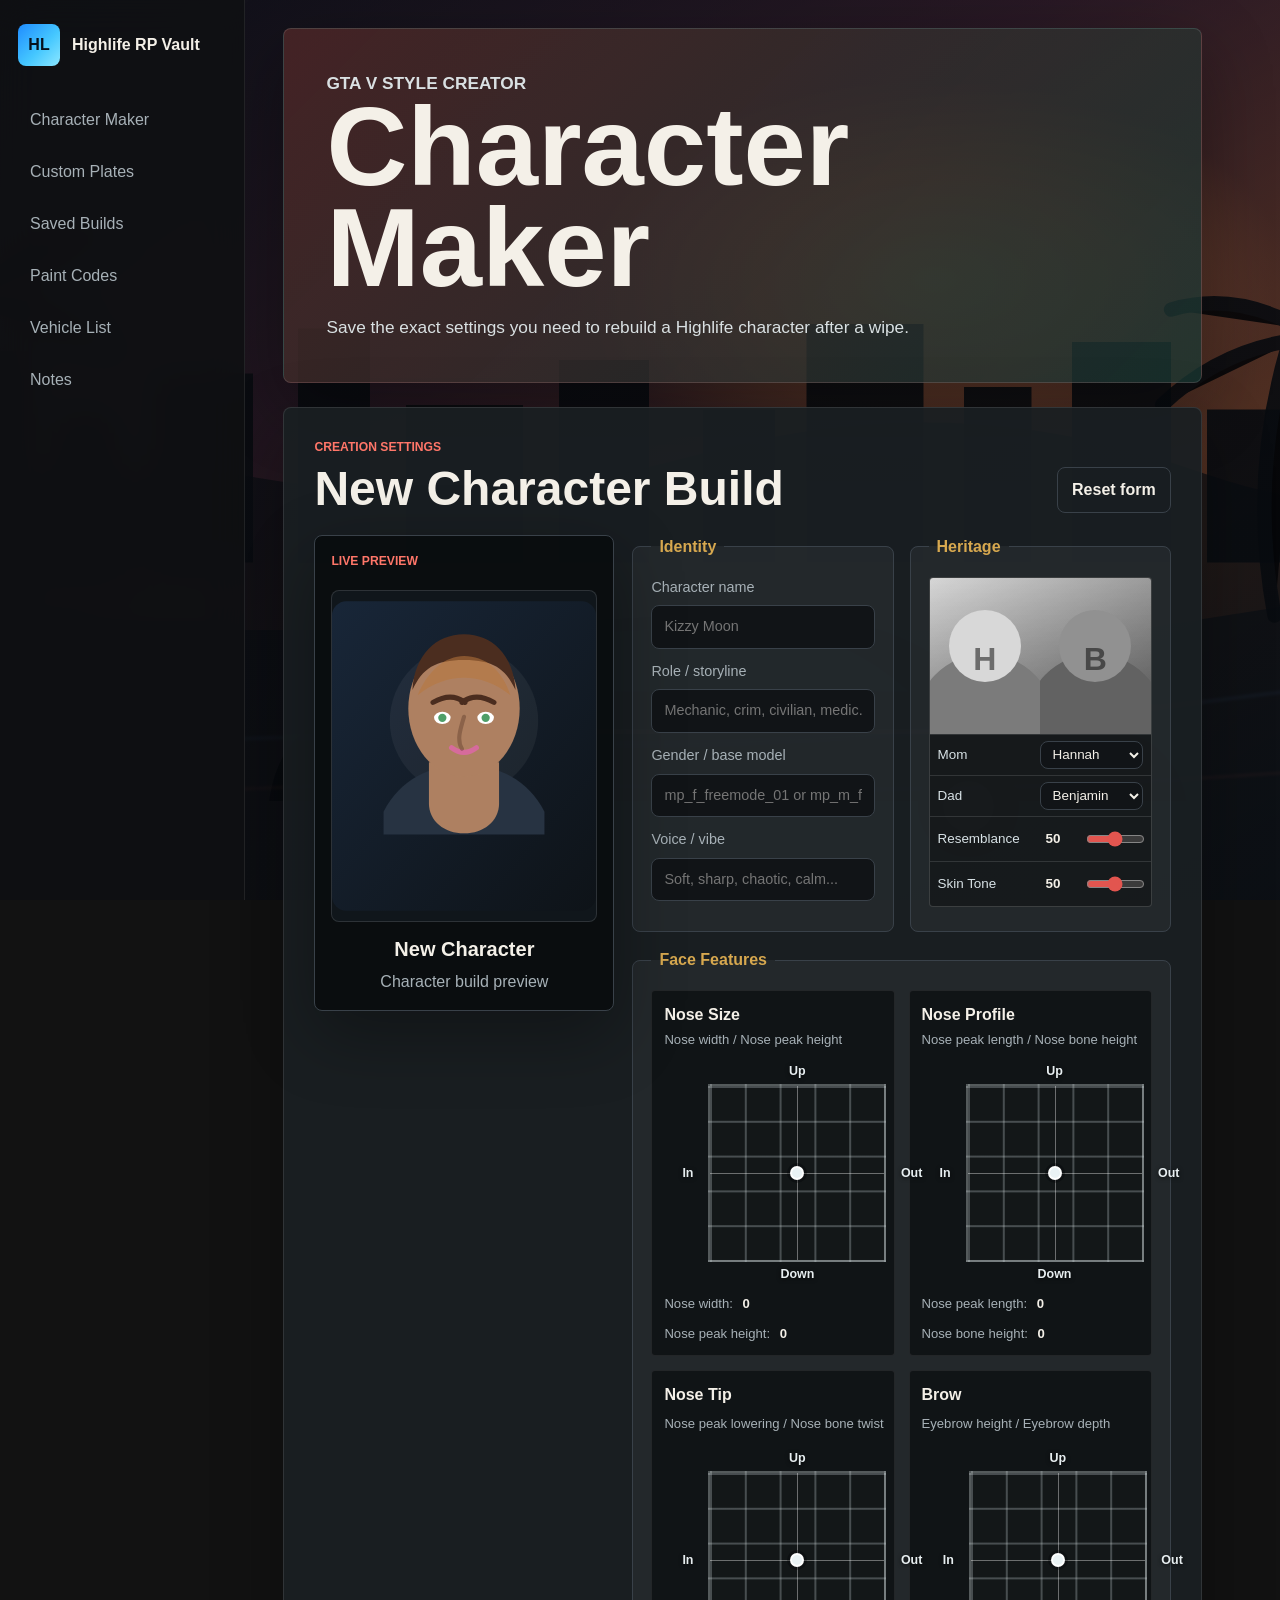
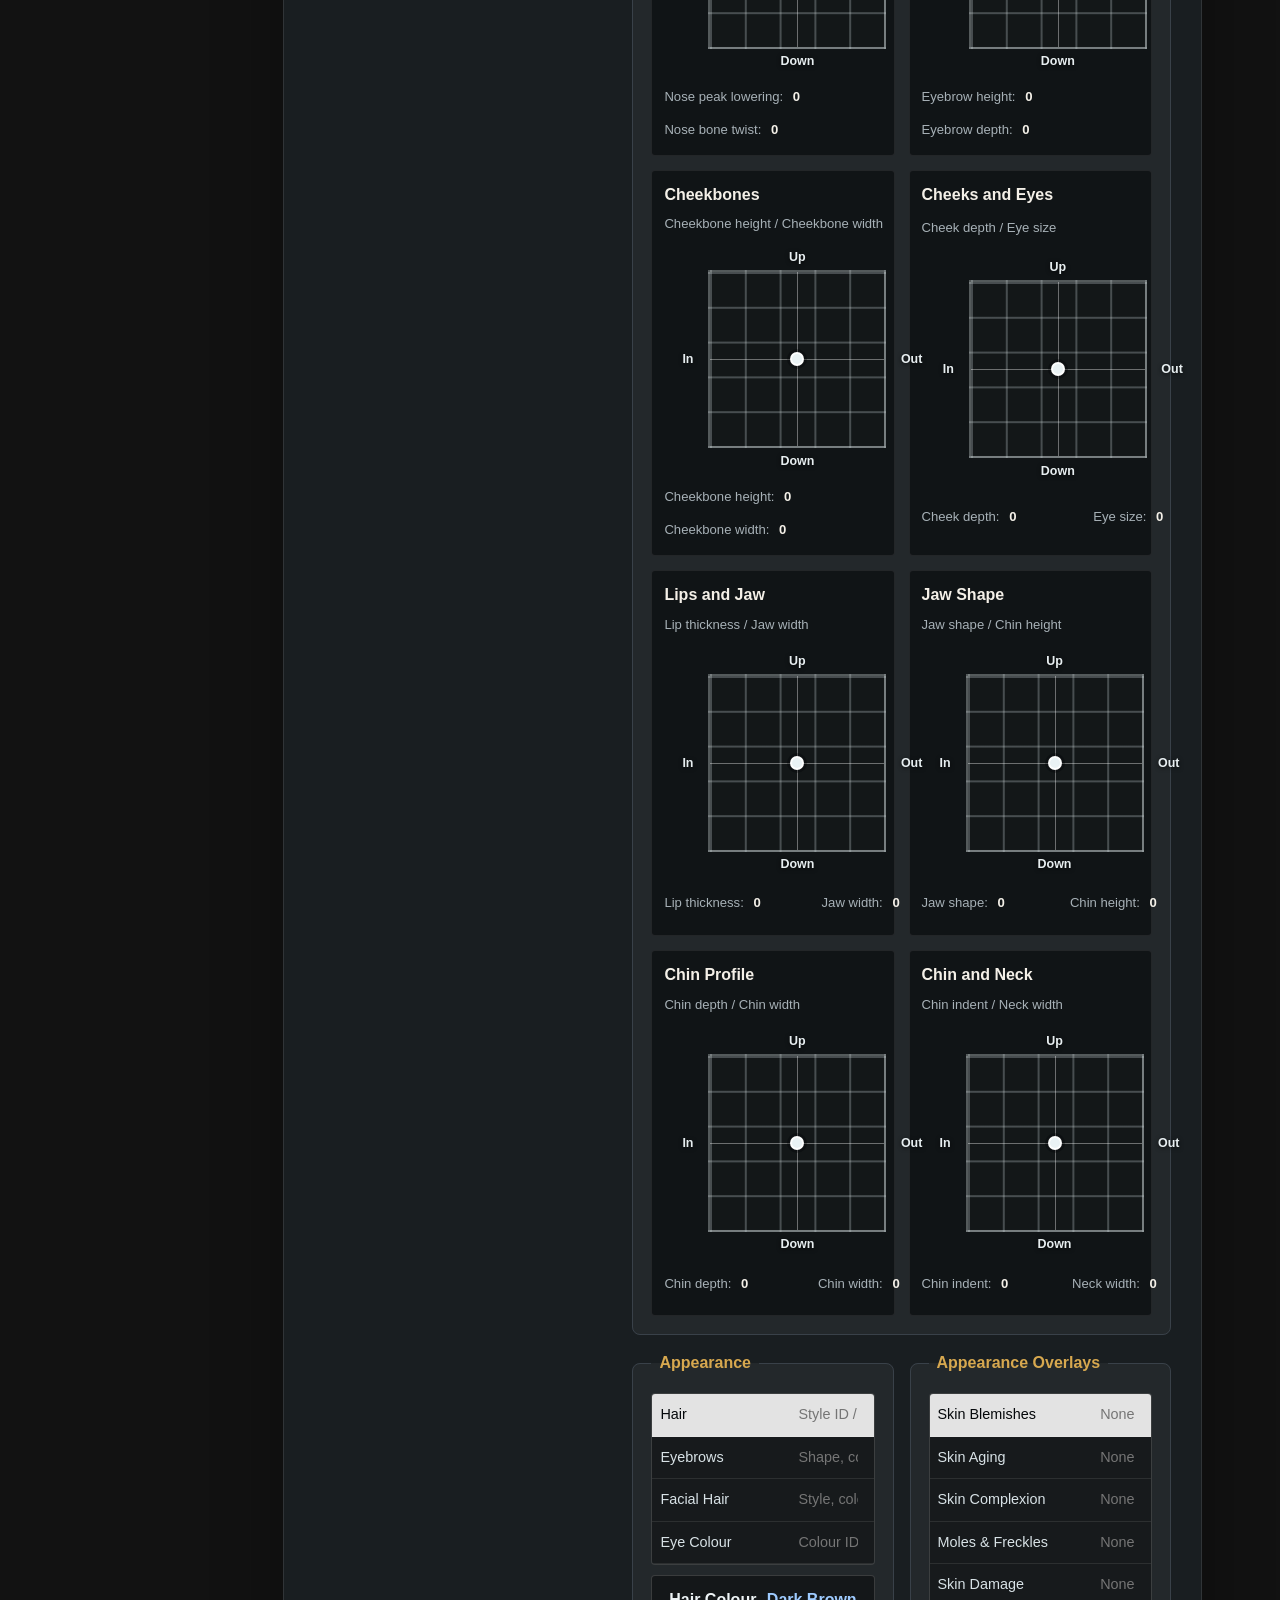
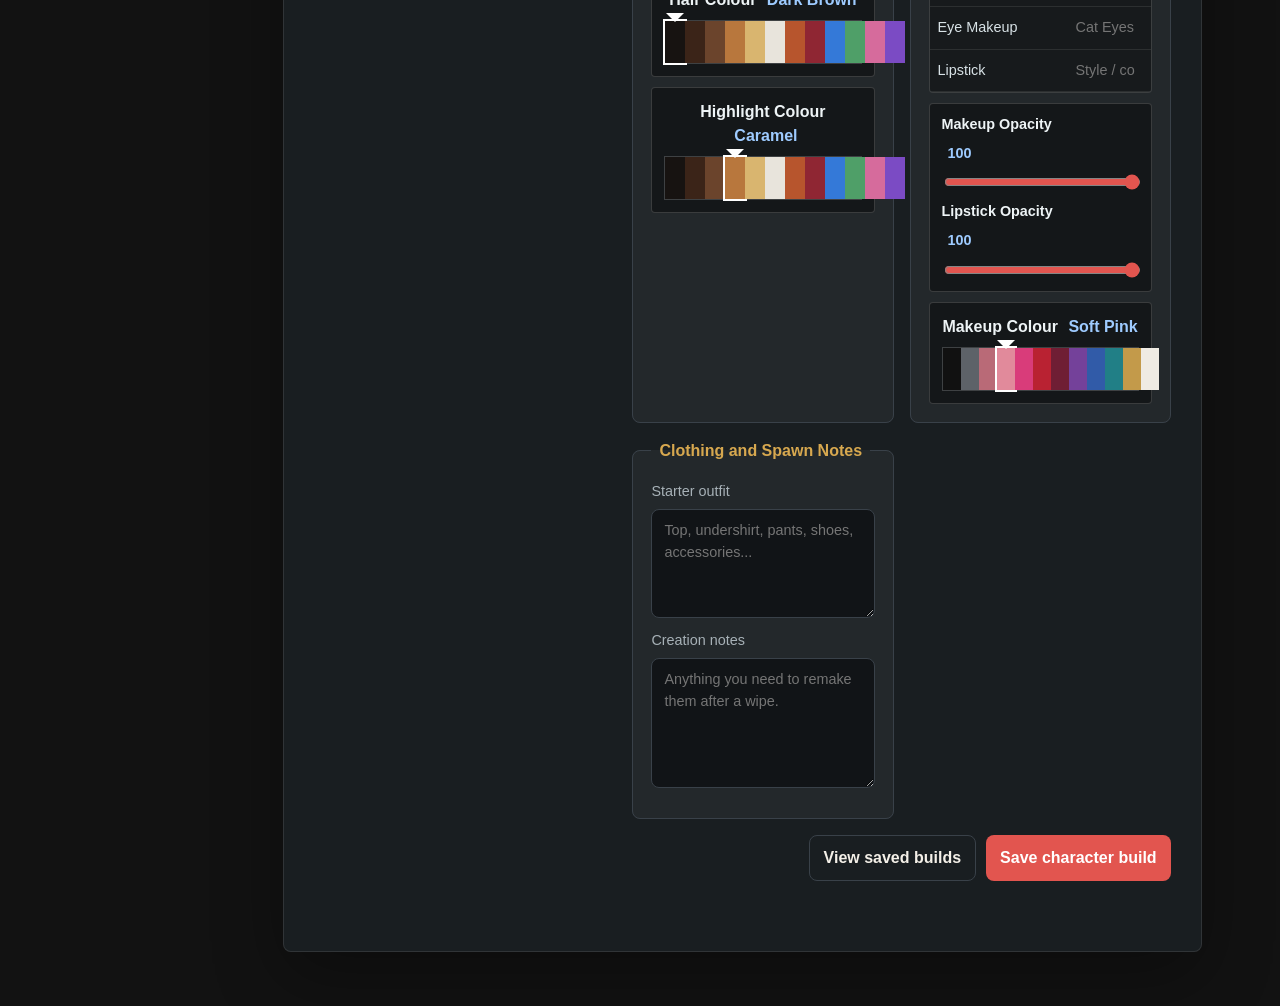
==== commit ee24203a: "Style makeup controls like GTA creator" ====
--- a/character-maker.html
+++ b/character-maker.html
@@ -209,11 +209,43 @@
 
             <fieldset class="form-card">
               <legend>Appearance Overlays</legend>
-              <label>Blemishes<input name="blemishes" placeholder="Style / opacity" /></label>
-              <label>Ageing<input name="ageing" placeholder="Style / opacity" /></label>
-              <label>Makeup<input name="makeup" placeholder="Style / colour / opacity" /></label>
-              <label>Blush / lipstick<input name="blushLipstick" placeholder="Style / colour / opacity" /></label>
-              <label>Moles / freckles<input name="freckles" placeholder="Style / opacity" /></label>
+              <div class="appearance-menu">
+                <label class="appearance-row"><span>Skin Blemishes</span><input name="blemishes" placeholder="None" /></label>
+                <label class="appearance-row"><span>Skin Aging</span><input name="ageing" placeholder="None" /></label>
+                <label class="appearance-row"><span>Skin Complexion</span><input name="complexion" placeholder="None" /></label>
+                <label class="appearance-row"><span>Moles & Freckles</span><input name="freckles" placeholder="None" /></label>
+                <label class="appearance-row"><span>Skin Damage</span><input name="skinDamage" placeholder="None" /></label>
+                <label class="appearance-row"><span>Eye Makeup</span><input name="makeup" placeholder="Cat Eyes, smokey, natural..." /></label>
+                <label class="appearance-row"><span>Lipstick</span><input name="blushLipstick" placeholder="Style / colour" /></label>
+              </div>
+
+              <div class="overlay-controls">
+                <label>Makeup Opacity <output data-output-for="makeupOpacity">100</output>
+                  <input name="makeupOpacity" type="range" min="0" max="100" value="100" />
+                </label>
+                <label>Lipstick Opacity <output data-output-for="lipstickOpacity">100</output>
+                  <input name="lipstickOpacity" type="range" min="0" max="100" value="100" />
+                </label>
+              </div>
+
+              <div class="colour-changer" aria-label="Makeup colour picker">
+                <div class="colour-title">Makeup Colour <output id="makeupColorLabel">Soft Pink</output></div>
+                <input id="makeupColorInput" name="makeupColor" type="hidden" value="Soft Pink" />
+                <div class="colour-strip makeup-strip" data-colour-target="makeupColor">
+                  <button type="button" class="colour-chip" data-colour-name="Black" style="--chip:#111111"></button>
+                  <button type="button" class="colour-chip" data-colour-name="Grey" style="--chip:#5d6268"></button>
+                  <button type="button" class="colour-chip" data-colour-name="Rose" style="--chip:#b96a77"></button>
+                  <button type="button" class="colour-chip selected" data-colour-name="Soft Pink" style="--chip:#e18a9b"></button>
+                  <button type="button" class="colour-chip" data-colour-name="Hot Pink" style="--chip:#d93c7a"></button>
+                  <button type="button" class="colour-chip" data-colour-name="Red" style="--chip:#b92232"></button>
+                  <button type="button" class="colour-chip" data-colour-name="Burgundy" style="--chip:#6f1e34"></button>
+                  <button type="button" class="colour-chip" data-colour-name="Purple" style="--chip:#74419a"></button>
+                  <button type="button" class="colour-chip" data-colour-name="Blue" style="--chip:#315ba8"></button>
+                  <button type="button" class="colour-chip" data-colour-name="Teal" style="--chip:#217f86"></button>
+                  <button type="button" class="colour-chip" data-colour-name="Gold" style="--chip:#c39a4a"></button>
+                  <button type="button" class="colour-chip" data-colour-name="White" style="--chip:#efebe3"></button>
+                </div>
+              </div>
             </fieldset>
 
             <fieldset class="form-card">
--- a/styles.css
+++ b/styles.css
@@ -557,6 +557,30 @@
   position: absolute;
   inset: -2px;
   border: 2px solid #fff;
+}
+
+.overlay-controls {
+  display: grid;
+  gap: 8px;
+  margin-top: 10px;
+  padding: 10px 12px;
+  border: 1px solid rgba(255, 255, 255, 0.16);
+  border-radius: 4px;
+  background: rgba(0, 0, 0, 0.42);
+}
+
+.overlay-controls label {
+  margin: 0;
+  color: #eef4f6;
+  font-weight: 800;
+}
+
+.overlay-controls output {
+  color: #9ecbff;
+}
+
+.makeup-strip {
+  grid-template-columns: repeat(12, minmax(18px, 1fr));
 }
 
 .feature-pad-card {
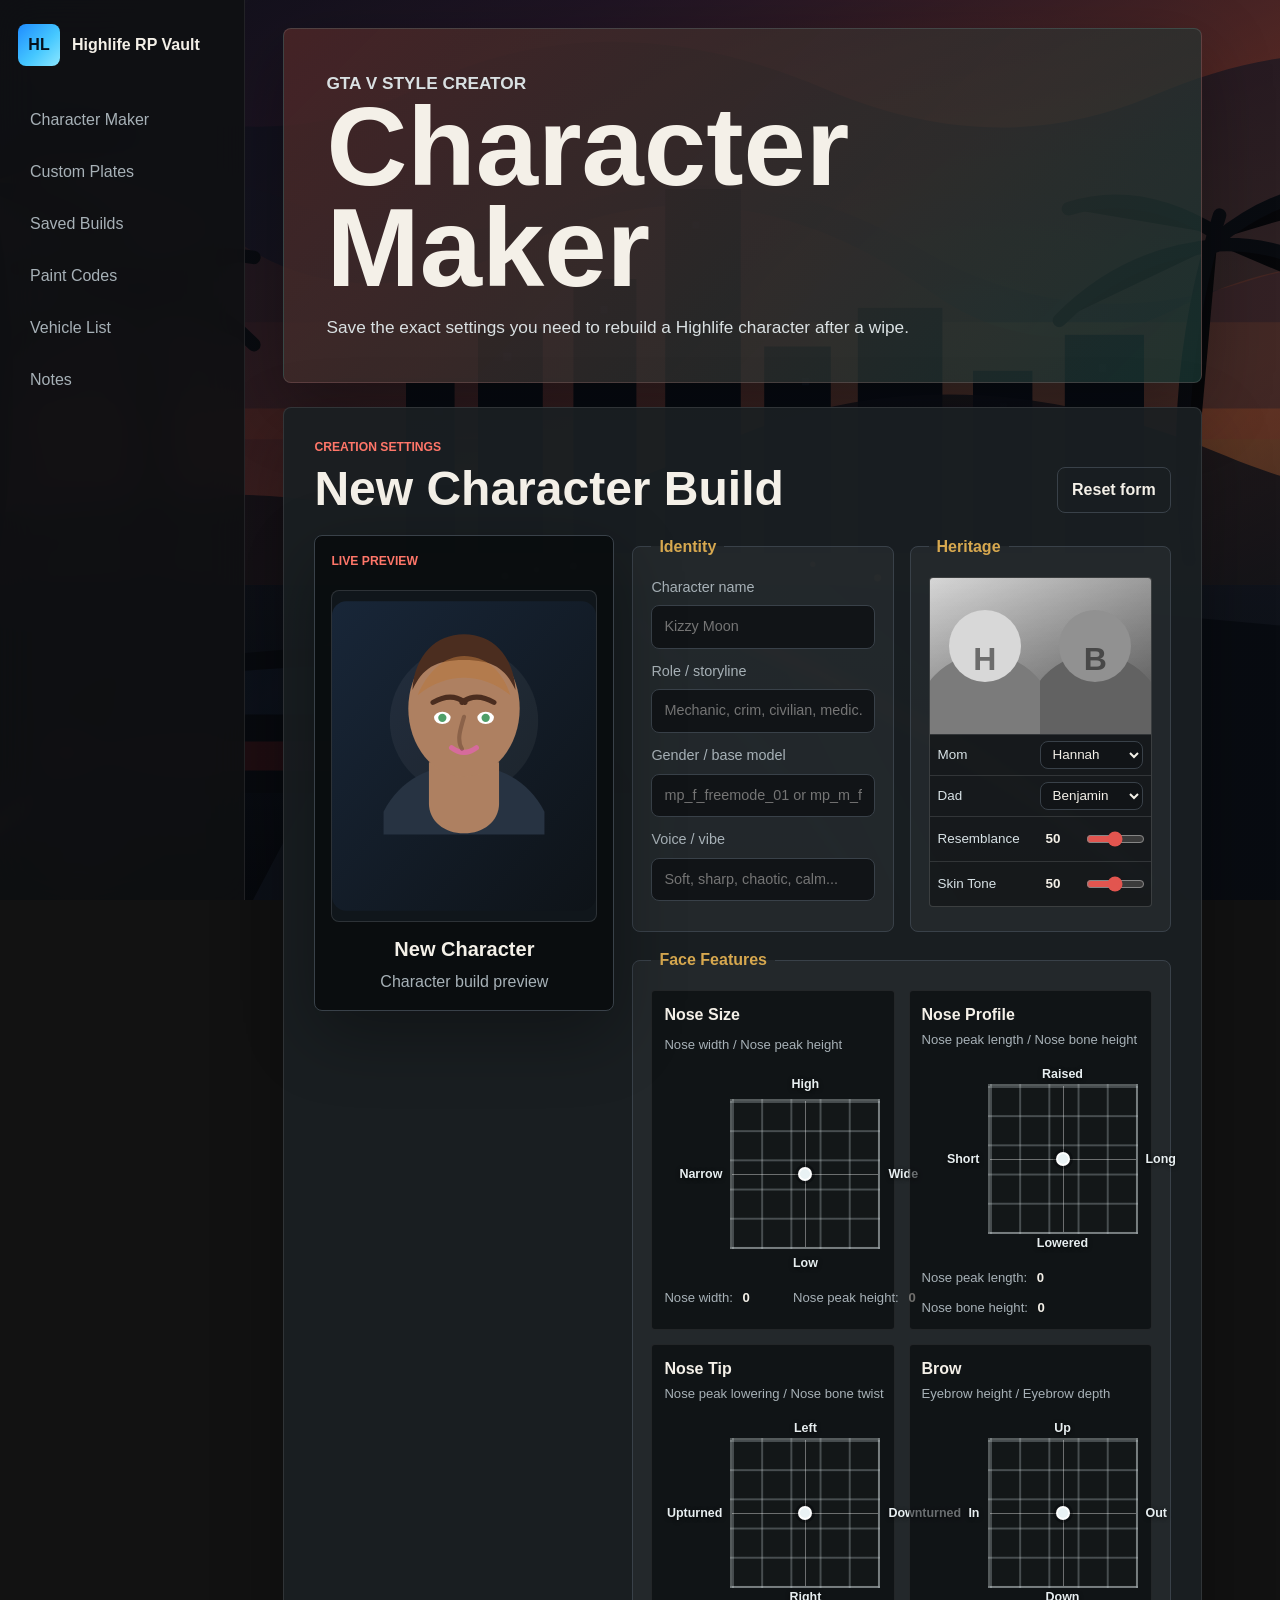
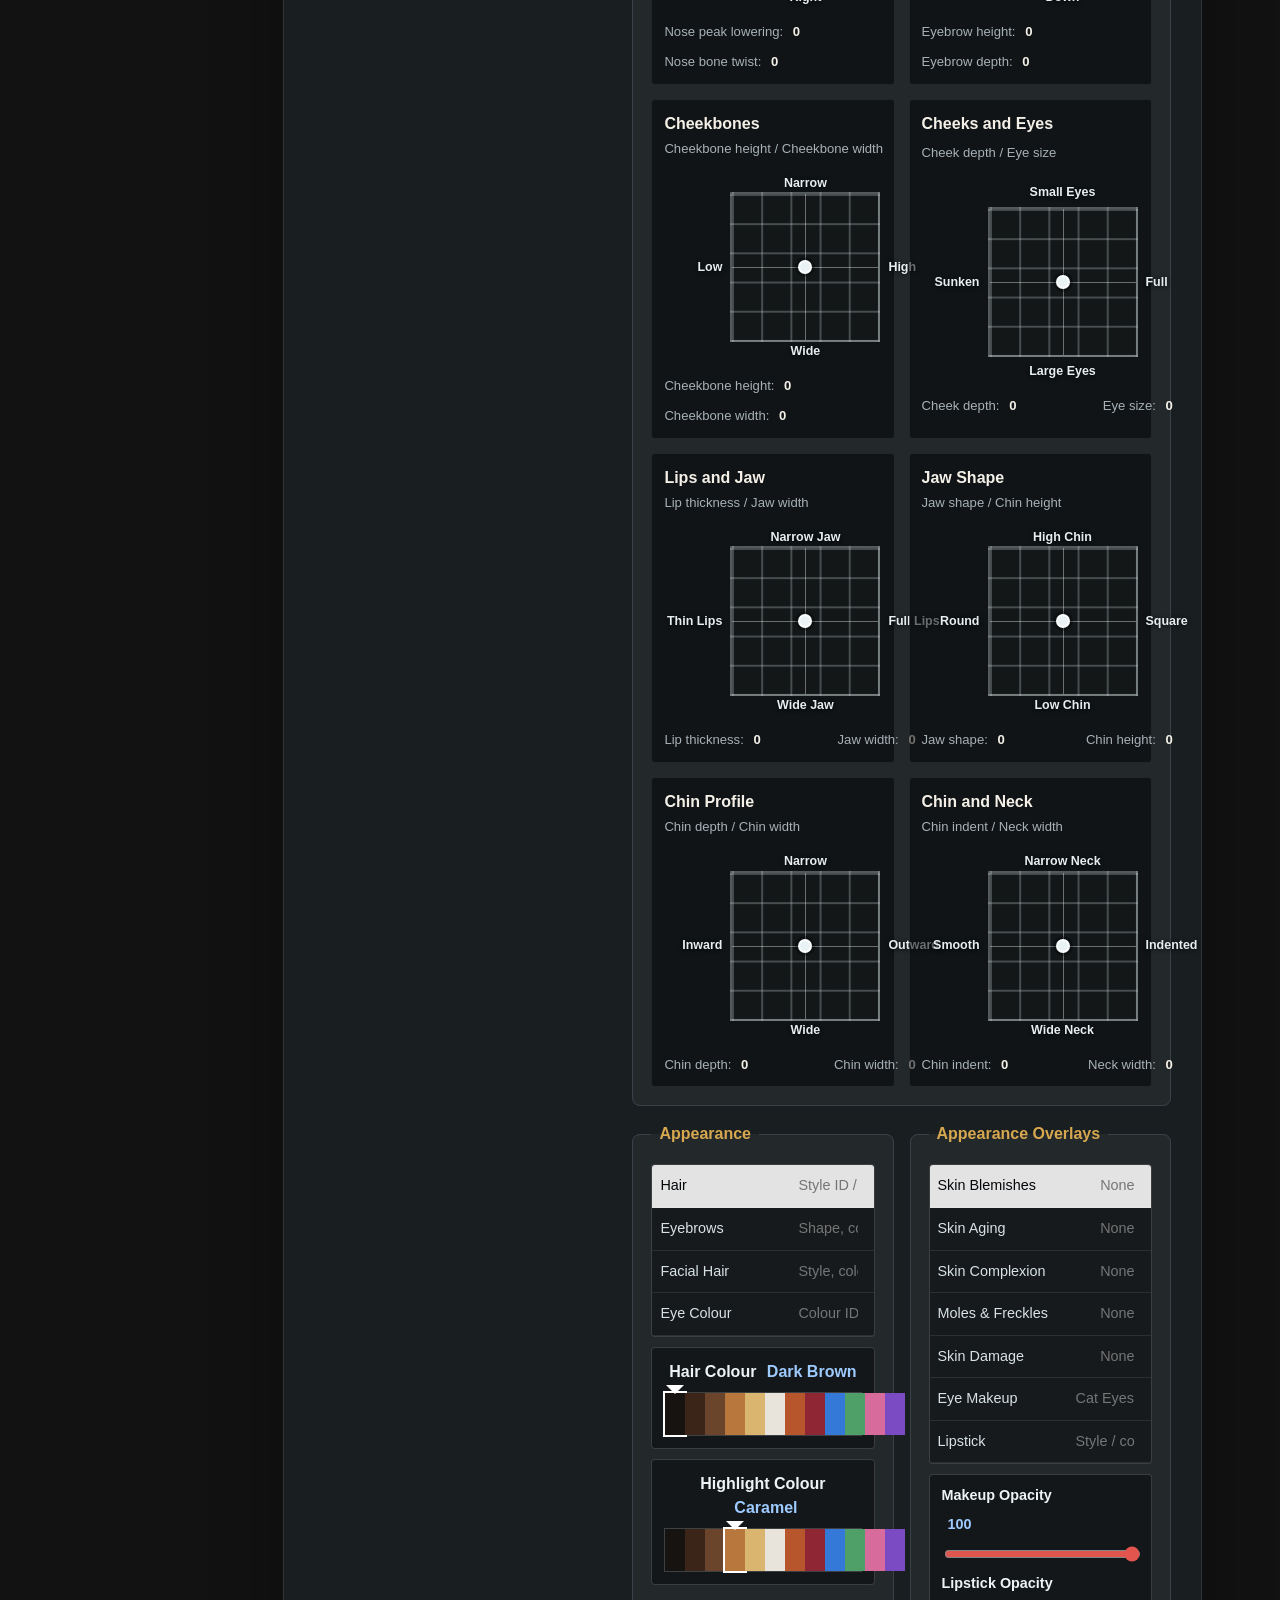
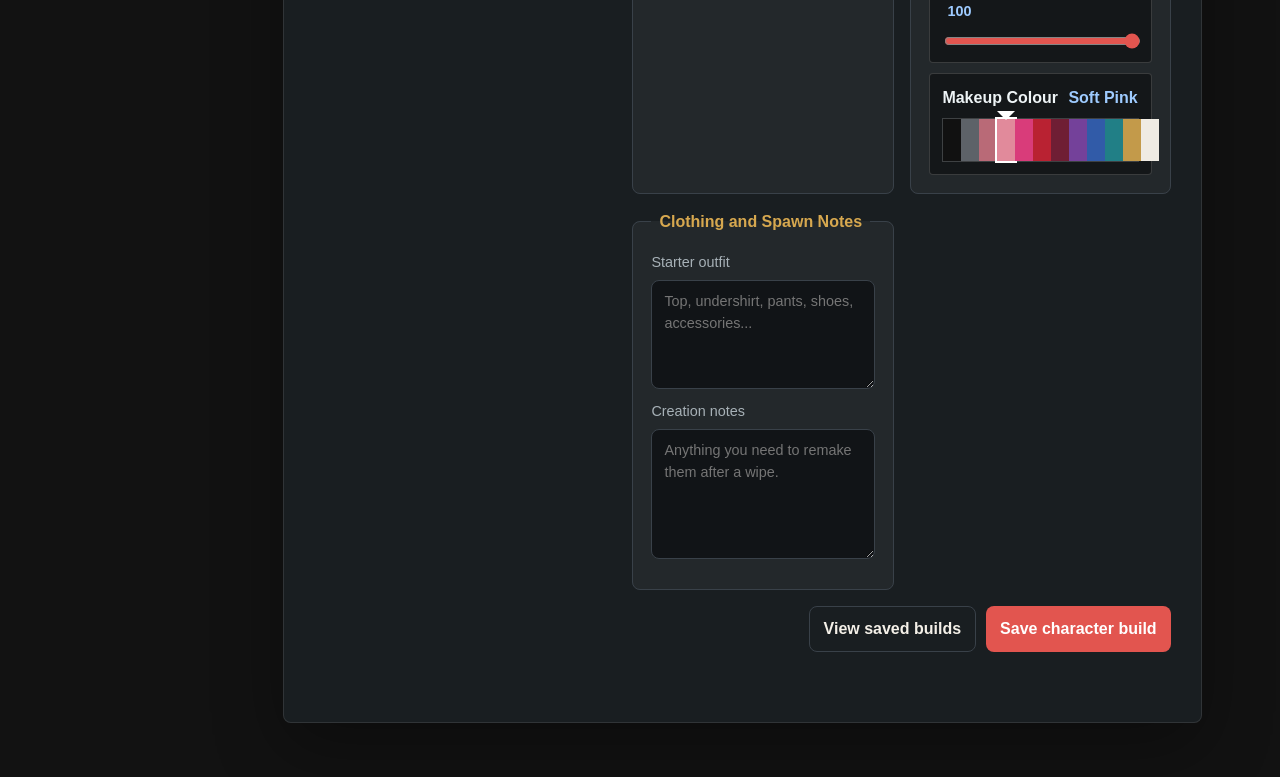
==== commit e9062190: "Center face feature grids and labels" ====
--- a/character-maker.html
+++ b/character-maker.html
@@ -88,72 +88,52 @@
             <div id="featurePads" class="pad-grid">
               <div class="feature-pad-card">
                 <div class="pad-card-header"><strong>Nose Size</strong><span>Nose width / Nose peak height</span></div>
-                <div class="feature-pad" role="slider" tabindex="0" aria-label="Nose Size" data-x-feature="Nose width" data-y-feature="Nose peak height" data-x-value="0" data-y-value="0">
-                  <span class="axis-label axis-top">Up</span><span class="axis-label axis-right">Out</span><span class="axis-label axis-bottom">Down</span><span class="axis-label axis-left">In</span><span class="pad-cross horizontal"></span><span class="pad-cross vertical"></span><span class="pad-dot"></span>
-                </div>
+                <div class="pad-frame"><span class="axis-label axis-top">High</span><span class="axis-label axis-left">Narrow</span><div class="feature-pad" role="slider" tabindex="0" aria-label="Nose Size" data-x-feature="Nose width" data-y-feature="Nose peak height" data-x-value="0" data-y-value="0"><span class="pad-cross horizontal"></span><span class="pad-cross vertical"></span><span class="pad-dot"></span></div><span class="axis-label axis-right">Wide</span><span class="axis-label axis-bottom">Low</span></div>
                 <div class="pad-values"><span>Nose width: <output data-pad-x>0</output></span><span>Nose peak height: <output data-pad-y>0</output></span></div>
               </div>
               <div class="feature-pad-card">
                 <div class="pad-card-header"><strong>Nose Profile</strong><span>Nose peak length / Nose bone height</span></div>
-                <div class="feature-pad" role="slider" tabindex="0" aria-label="Nose Profile" data-x-feature="Nose peak length" data-y-feature="Nose bone height" data-x-value="0" data-y-value="0">
-                  <span class="axis-label axis-top">Up</span><span class="axis-label axis-right">Out</span><span class="axis-label axis-bottom">Down</span><span class="axis-label axis-left">In</span><span class="pad-cross horizontal"></span><span class="pad-cross vertical"></span><span class="pad-dot"></span>
-                </div>
+                <div class="pad-frame"><span class="axis-label axis-top">Raised</span><span class="axis-label axis-left">Short</span><div class="feature-pad" role="slider" tabindex="0" aria-label="Nose Profile" data-x-feature="Nose peak length" data-y-feature="Nose bone height" data-x-value="0" data-y-value="0"><span class="pad-cross horizontal"></span><span class="pad-cross vertical"></span><span class="pad-dot"></span></div><span class="axis-label axis-right">Long</span><span class="axis-label axis-bottom">Lowered</span></div>
                 <div class="pad-values"><span>Nose peak length: <output data-pad-x>0</output></span><span>Nose bone height: <output data-pad-y>0</output></span></div>
               </div>
               <div class="feature-pad-card">
                 <div class="pad-card-header"><strong>Nose Tip</strong><span>Nose peak lowering / Nose bone twist</span></div>
-                <div class="feature-pad" role="slider" tabindex="0" aria-label="Nose Tip" data-x-feature="Nose peak lowering" data-y-feature="Nose bone twist" data-x-value="0" data-y-value="0">
-                  <span class="axis-label axis-top">Up</span><span class="axis-label axis-right">Out</span><span class="axis-label axis-bottom">Down</span><span class="axis-label axis-left">In</span><span class="pad-cross horizontal"></span><span class="pad-cross vertical"></span><span class="pad-dot"></span>
-                </div>
+                <div class="pad-frame"><span class="axis-label axis-top">Left</span><span class="axis-label axis-left">Upturned</span><div class="feature-pad" role="slider" tabindex="0" aria-label="Nose Tip" data-x-feature="Nose peak lowering" data-y-feature="Nose bone twist" data-x-value="0" data-y-value="0"><span class="pad-cross horizontal"></span><span class="pad-cross vertical"></span><span class="pad-dot"></span></div><span class="axis-label axis-right">Downturned</span><span class="axis-label axis-bottom">Right</span></div>
                 <div class="pad-values"><span>Nose peak lowering: <output data-pad-x>0</output></span><span>Nose bone twist: <output data-pad-y>0</output></span></div>
               </div>
               <div class="feature-pad-card">
                 <div class="pad-card-header"><strong>Brow</strong><span>Eyebrow height / Eyebrow depth</span></div>
-                <div class="feature-pad" role="slider" tabindex="0" aria-label="Brow" data-x-feature="Eyebrow height" data-y-feature="Eyebrow depth" data-x-value="0" data-y-value="0">
-                  <span class="axis-label axis-top">Up</span><span class="axis-label axis-right">Out</span><span class="axis-label axis-bottom">Down</span><span class="axis-label axis-left">In</span><span class="pad-cross horizontal"></span><span class="pad-cross vertical"></span><span class="pad-dot"></span>
-                </div>
+                <div class="pad-frame"><span class="axis-label axis-top">Up</span><span class="axis-label axis-left">In</span><div class="feature-pad" role="slider" tabindex="0" aria-label="Brow" data-x-feature="Eyebrow height" data-y-feature="Eyebrow depth" data-x-value="0" data-y-value="0"><span class="pad-cross horizontal"></span><span class="pad-cross vertical"></span><span class="pad-dot"></span></div><span class="axis-label axis-right">Out</span><span class="axis-label axis-bottom">Down</span></div>
                 <div class="pad-values"><span>Eyebrow height: <output data-pad-x>0</output></span><span>Eyebrow depth: <output data-pad-y>0</output></span></div>
               </div>
               <div class="feature-pad-card">
                 <div class="pad-card-header"><strong>Cheekbones</strong><span>Cheekbone height / Cheekbone width</span></div>
-                <div class="feature-pad" role="slider" tabindex="0" aria-label="Cheekbones" data-x-feature="Cheekbone height" data-y-feature="Cheekbone width" data-x-value="0" data-y-value="0">
-                  <span class="axis-label axis-top">Up</span><span class="axis-label axis-right">Out</span><span class="axis-label axis-bottom">Down</span><span class="axis-label axis-left">In</span><span class="pad-cross horizontal"></span><span class="pad-cross vertical"></span><span class="pad-dot"></span>
-                </div>
+                <div class="pad-frame"><span class="axis-label axis-top">Narrow</span><span class="axis-label axis-left">Low</span><div class="feature-pad" role="slider" tabindex="0" aria-label="Cheekbones" data-x-feature="Cheekbone height" data-y-feature="Cheekbone width" data-x-value="0" data-y-value="0"><span class="pad-cross horizontal"></span><span class="pad-cross vertical"></span><span class="pad-dot"></span></div><span class="axis-label axis-right">High</span><span class="axis-label axis-bottom">Wide</span></div>
                 <div class="pad-values"><span>Cheekbone height: <output data-pad-x>0</output></span><span>Cheekbone width: <output data-pad-y>0</output></span></div>
               </div>
               <div class="feature-pad-card">
                 <div class="pad-card-header"><strong>Cheeks and Eyes</strong><span>Cheek depth / Eye size</span></div>
-                <div class="feature-pad" role="slider" tabindex="0" aria-label="Cheeks and Eyes" data-x-feature="Cheek depth" data-y-feature="Eye size" data-x-value="0" data-y-value="0">
-                  <span class="axis-label axis-top">Up</span><span class="axis-label axis-right">Out</span><span class="axis-label axis-bottom">Down</span><span class="axis-label axis-left">In</span><span class="pad-cross horizontal"></span><span class="pad-cross vertical"></span><span class="pad-dot"></span>
-                </div>
+                <div class="pad-frame"><span class="axis-label axis-top">Small Eyes</span><span class="axis-label axis-left">Sunken</span><div class="feature-pad" role="slider" tabindex="0" aria-label="Cheeks and Eyes" data-x-feature="Cheek depth" data-y-feature="Eye size" data-x-value="0" data-y-value="0"><span class="pad-cross horizontal"></span><span class="pad-cross vertical"></span><span class="pad-dot"></span></div><span class="axis-label axis-right">Full</span><span class="axis-label axis-bottom">Large Eyes</span></div>
                 <div class="pad-values"><span>Cheek depth: <output data-pad-x>0</output></span><span>Eye size: <output data-pad-y>0</output></span></div>
               </div>
               <div class="feature-pad-card">
                 <div class="pad-card-header"><strong>Lips and Jaw</strong><span>Lip thickness / Jaw width</span></div>
-                <div class="feature-pad" role="slider" tabindex="0" aria-label="Lips and Jaw" data-x-feature="Lip thickness" data-y-feature="Jaw width" data-x-value="0" data-y-value="0">
-                  <span class="axis-label axis-top">Up</span><span class="axis-label axis-right">Out</span><span class="axis-label axis-bottom">Down</span><span class="axis-label axis-left">In</span><span class="pad-cross horizontal"></span><span class="pad-cross vertical"></span><span class="pad-dot"></span>
-                </div>
+                <div class="pad-frame"><span class="axis-label axis-top">Narrow Jaw</span><span class="axis-label axis-left">Thin Lips</span><div class="feature-pad" role="slider" tabindex="0" aria-label="Lips and Jaw" data-x-feature="Lip thickness" data-y-feature="Jaw width" data-x-value="0" data-y-value="0"><span class="pad-cross horizontal"></span><span class="pad-cross vertical"></span><span class="pad-dot"></span></div><span class="axis-label axis-right">Full Lips</span><span class="axis-label axis-bottom">Wide Jaw</span></div>
                 <div class="pad-values"><span>Lip thickness: <output data-pad-x>0</output></span><span>Jaw width: <output data-pad-y>0</output></span></div>
               </div>
               <div class="feature-pad-card">
                 <div class="pad-card-header"><strong>Jaw Shape</strong><span>Jaw shape / Chin height</span></div>
-                <div class="feature-pad" role="slider" tabindex="0" aria-label="Jaw Shape" data-x-feature="Jaw shape" data-y-feature="Chin height" data-x-value="0" data-y-value="0">
-                  <span class="axis-label axis-top">Up</span><span class="axis-label axis-right">Out</span><span class="axis-label axis-bottom">Down</span><span class="axis-label axis-left">In</span><span class="pad-cross horizontal"></span><span class="pad-cross vertical"></span><span class="pad-dot"></span>
-                </div>
+                <div class="pad-frame"><span class="axis-label axis-top">High Chin</span><span class="axis-label axis-left">Round</span><div class="feature-pad" role="slider" tabindex="0" aria-label="Jaw Shape" data-x-feature="Jaw shape" data-y-feature="Chin height" data-x-value="0" data-y-value="0"><span class="pad-cross horizontal"></span><span class="pad-cross vertical"></span><span class="pad-dot"></span></div><span class="axis-label axis-right">Square</span><span class="axis-label axis-bottom">Low Chin</span></div>
                 <div class="pad-values"><span>Jaw shape: <output data-pad-x>0</output></span><span>Chin height: <output data-pad-y>0</output></span></div>
               </div>
               <div class="feature-pad-card">
                 <div class="pad-card-header"><strong>Chin Profile</strong><span>Chin depth / Chin width</span></div>
-                <div class="feature-pad" role="slider" tabindex="0" aria-label="Chin Profile" data-x-feature="Chin depth" data-y-feature="Chin width" data-x-value="0" data-y-value="0">
-                  <span class="axis-label axis-top">Up</span><span class="axis-label axis-right">Out</span><span class="axis-label axis-bottom">Down</span><span class="axis-label axis-left">In</span><span class="pad-cross horizontal"></span><span class="pad-cross vertical"></span><span class="pad-dot"></span>
-                </div>
+                <div class="pad-frame"><span class="axis-label axis-top">Narrow</span><span class="axis-label axis-left">Inward</span><div class="feature-pad" role="slider" tabindex="0" aria-label="Chin Profile" data-x-feature="Chin depth" data-y-feature="Chin width" data-x-value="0" data-y-value="0"><span class="pad-cross horizontal"></span><span class="pad-cross vertical"></span><span class="pad-dot"></span></div><span class="axis-label axis-right">Outward</span><span class="axis-label axis-bottom">Wide</span></div>
                 <div class="pad-values"><span>Chin depth: <output data-pad-x>0</output></span><span>Chin width: <output data-pad-y>0</output></span></div>
               </div>
               <div class="feature-pad-card">
                 <div class="pad-card-header"><strong>Chin and Neck</strong><span>Chin indent / Neck width</span></div>
-                <div class="feature-pad" role="slider" tabindex="0" aria-label="Chin and Neck" data-x-feature="Chin indent" data-y-feature="Neck width" data-x-value="0" data-y-value="0">
-                  <span class="axis-label axis-top">Up</span><span class="axis-label axis-right">Out</span><span class="axis-label axis-bottom">Down</span><span class="axis-label axis-left">In</span><span class="pad-cross horizontal"></span><span class="pad-cross vertical"></span><span class="pad-dot"></span>
-                </div>
+                <div class="pad-frame"><span class="axis-label axis-top">Narrow Neck</span><span class="axis-label axis-left">Smooth</span><div class="feature-pad" role="slider" tabindex="0" aria-label="Chin and Neck" data-x-feature="Chin indent" data-y-feature="Neck width" data-x-value="0" data-y-value="0"><span class="pad-cross horizontal"></span><span class="pad-cross vertical"></span><span class="pad-dot"></span></div><span class="axis-label axis-right">Indented</span><span class="axis-label axis-bottom">Wide Neck</span></div>
                 <div class="pad-values"><span>Chin indent: <output data-pad-x>0</output></span><span>Neck width: <output data-pad-y>0</output></span></div>
               </div>
             </div>
--- a/styles.css
+++ b/styles.css
@@ -614,7 +614,6 @@
   position: relative;
   width: min(178px, 100%);
   aspect-ratio: 1;
-  justify-self: center;
   border: 2px solid rgba(210, 220, 222, 0.34);
   border-radius: 0;
   background:
@@ -624,7 +623,8 @@
   background-size: 20% 20%, 20% 20%, auto;
   touch-action: none;
   user-select: none;
-  margin: 24px 44px 22px;
+  grid-area: pad;
+  justify-self: center;
 }
 
 .feature-pad:focus {
@@ -667,7 +667,7 @@
 }
 
 .axis-label {
-  position: absolute;
+  position: static;
   color: #e7eef0;
   font-size: 0.78rem;
   font-weight: 700;
@@ -677,27 +677,27 @@
 }
 
 .axis-top {
-  top: -24px;
-  left: 50%;
-  transform: translateX(-50%);
+  grid-area: top;
+  align-self: end;
+  justify-self: center;
 }
 
 .axis-right {
-  right: -38px;
-  top: 50%;
-  transform: translateY(-50%);
+  grid-area: right;
+  align-self: center;
+  justify-self: start;
 }
 
 .axis-bottom {
-  bottom: -24px;
-  left: 50%;
-  transform: translateX(-50%);
+  grid-area: bottom;
+  align-self: start;
+  justify-self: center;
 }
 
 .axis-left {
-  left: -28px;
-  top: 50%;
-  transform: translateY(-50%);
+  grid-area: left;
+  align-self: center;
+  justify-self: end;
 }
 
 .pad-values {
@@ -705,6 +705,20 @@
   justify-content: space-between;
   gap: 10px;
   flex-wrap: wrap;
+}
+
+.pad-frame {
+  display: grid;
+  grid-template-areas:
+    ". top ."
+    "left pad right"
+    ". bottom .";
+  grid-template-columns: minmax(58px, 0.8fr) minmax(150px, 178px) minmax(58px, 0.8fr);
+  grid-template-rows: 24px auto 24px;
+  align-items: center;
+  justify-content: center;
+  column-gap: 8px;
+  width: 100%;
 }
 
 .maker-actions {
@@ -891,7 +905,7 @@
   display: grid;
   place-items: center;
   width: calc(100% - 24px);
-  max-width: 300px;
+  max-width: 360px;
   aspect-ratio: 2.25 / 1;
   margin: 16px auto 12px;
   border: 5px solid #d8dde0;
@@ -943,11 +957,15 @@
   margin-top: 22px;
   color: inherit;
   font-family: Impact, "Arial Black", sans-serif;
-  font-size: clamp(2.2rem, 9vw, 4.2rem);
+  max-width: calc(100% - 24px);
+  overflow: hidden;
+  font-size: clamp(1.9rem, 7vw, 3.6rem);
   font-weight: 900;
-  letter-spacing: 0.08em;
+  letter-spacing: 0.03em;
   line-height: 1;
+  text-align: center;
   text-shadow: 0 2px 0 rgba(255, 255, 255, 0.55);
+  white-space: nowrap;
 }
 
 .plate-blue {
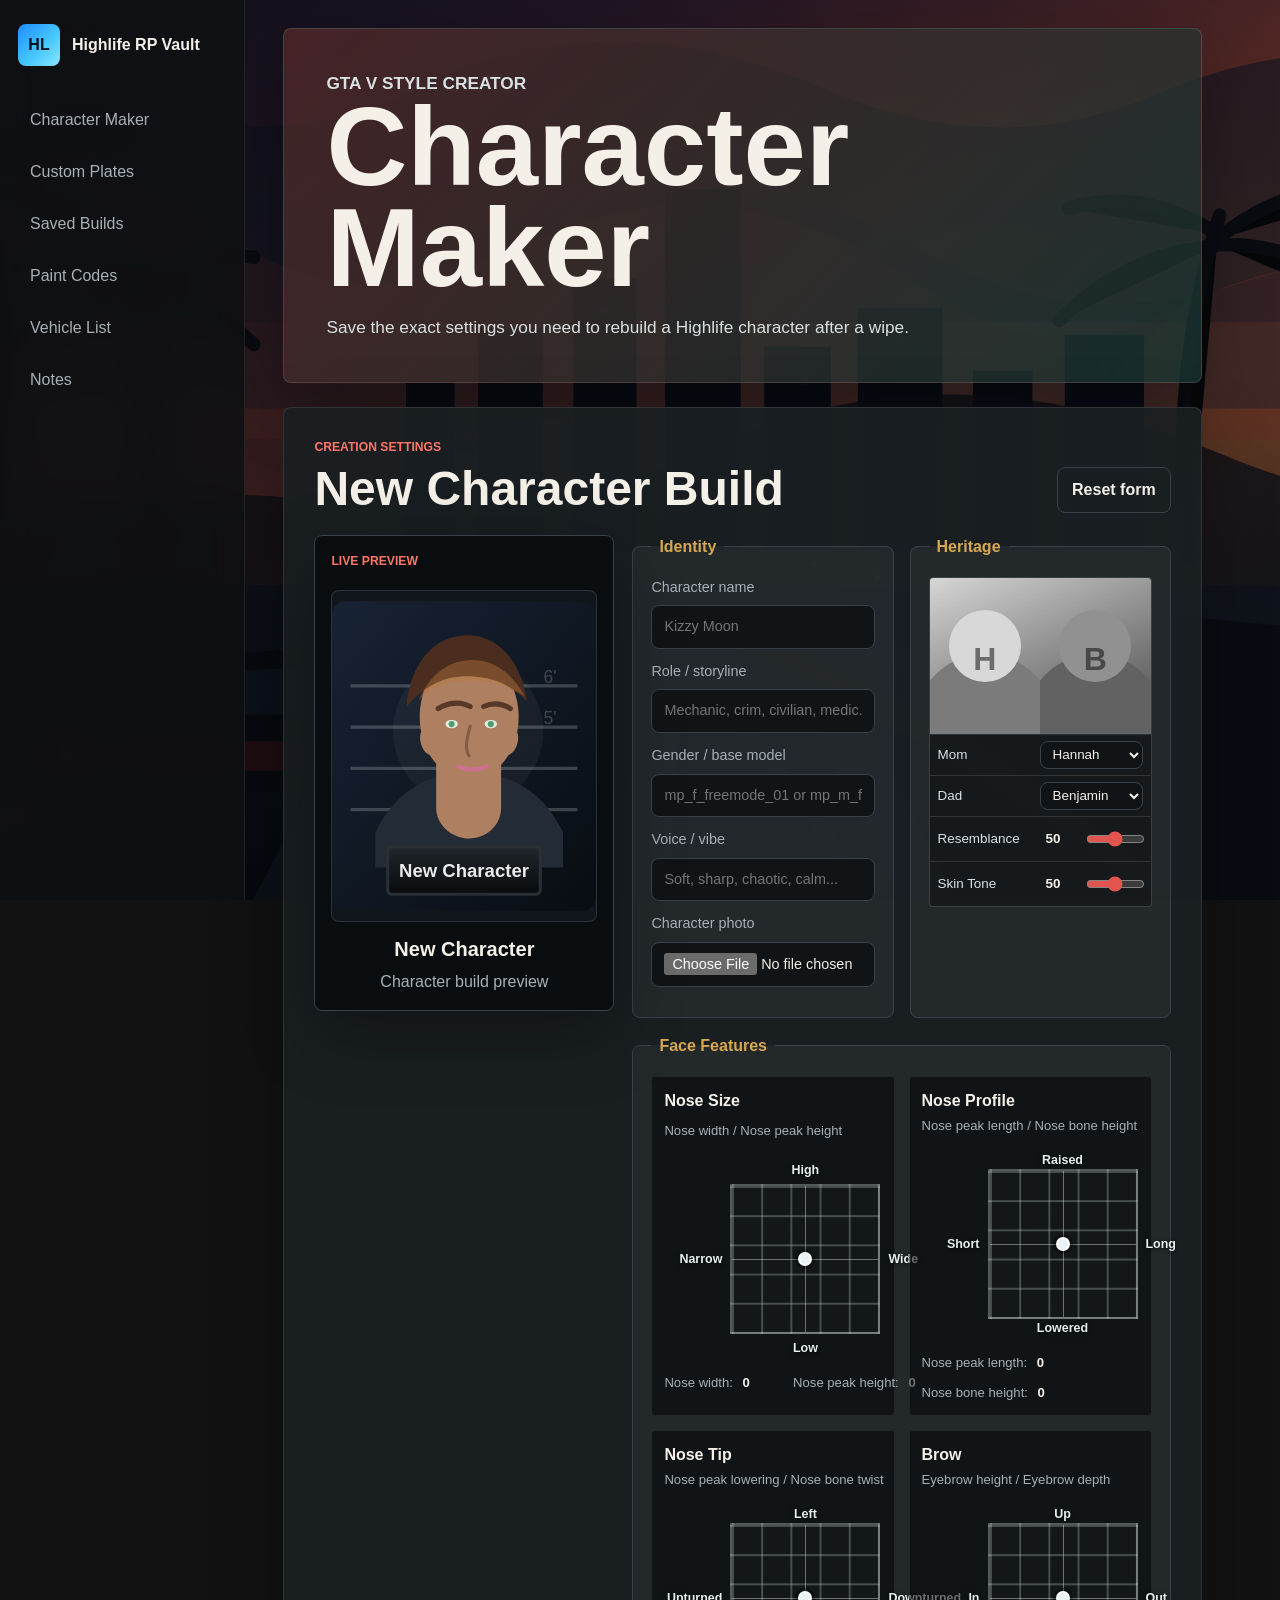
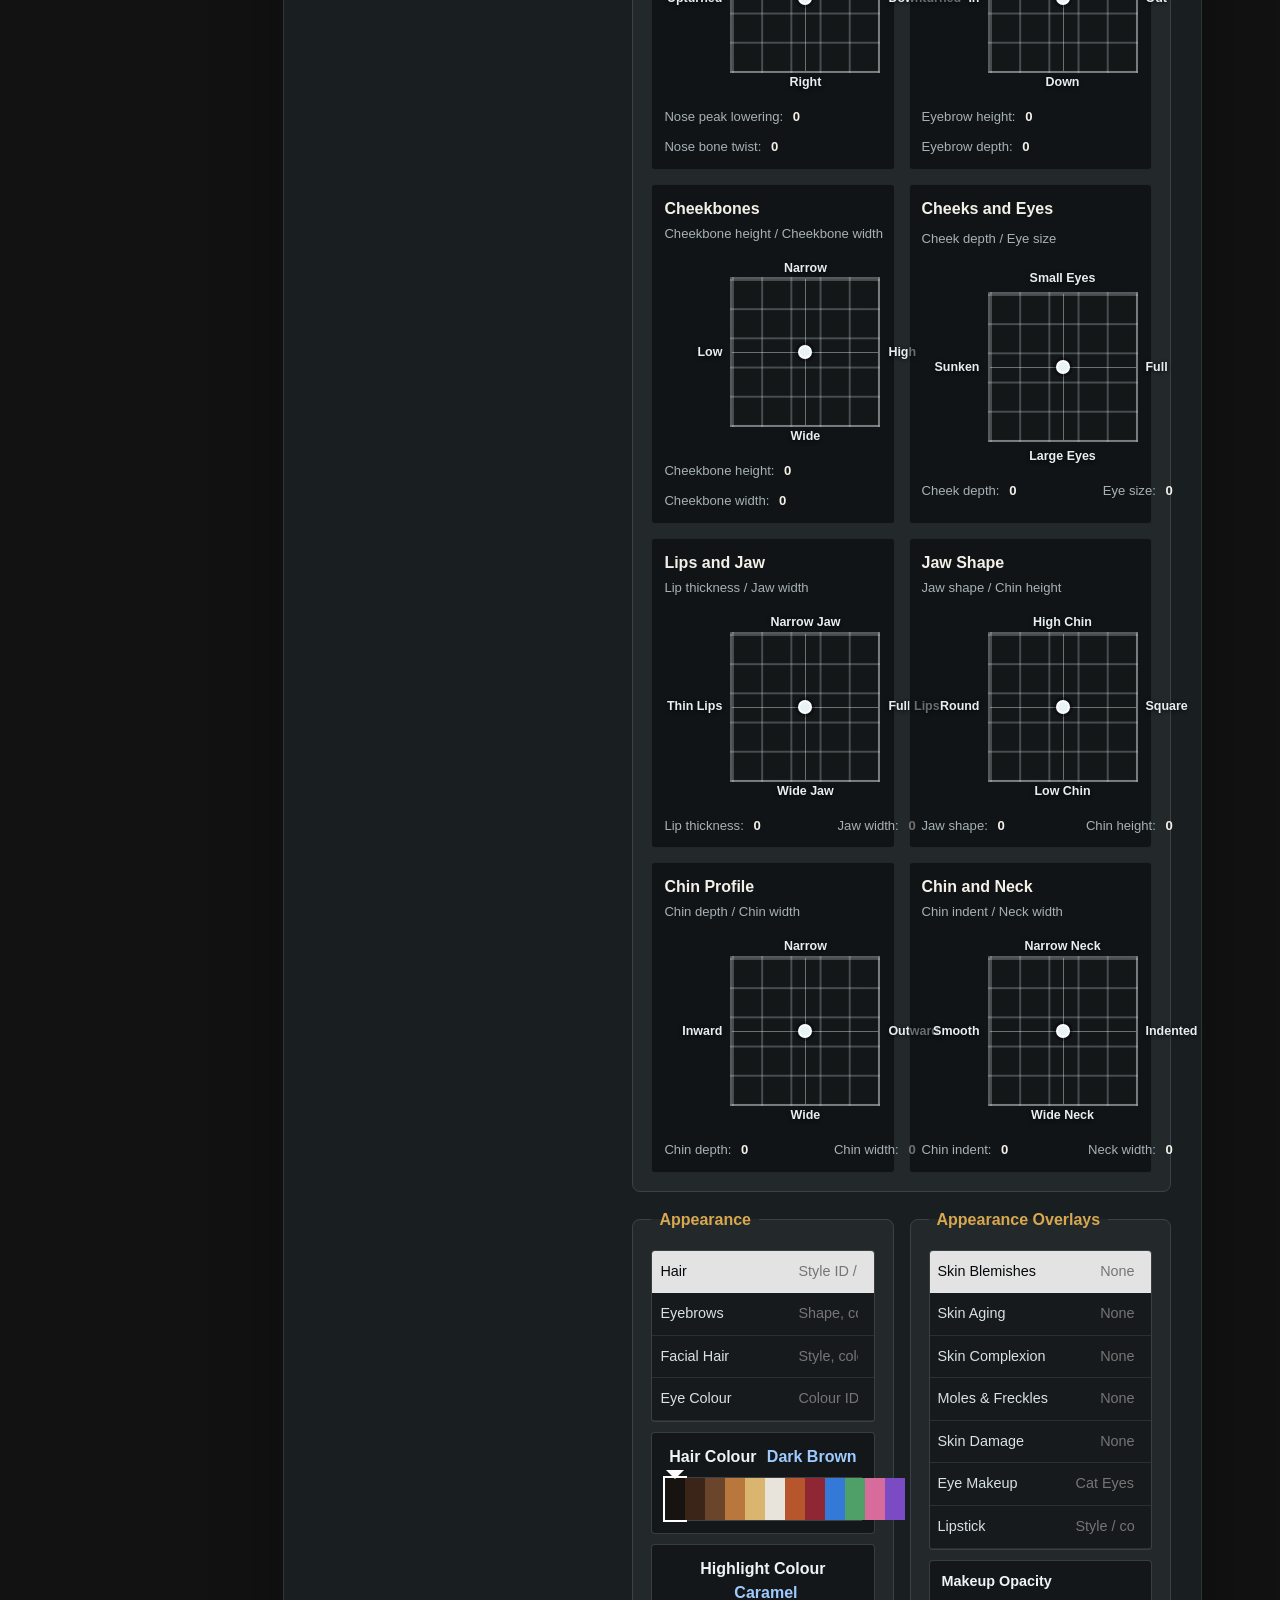
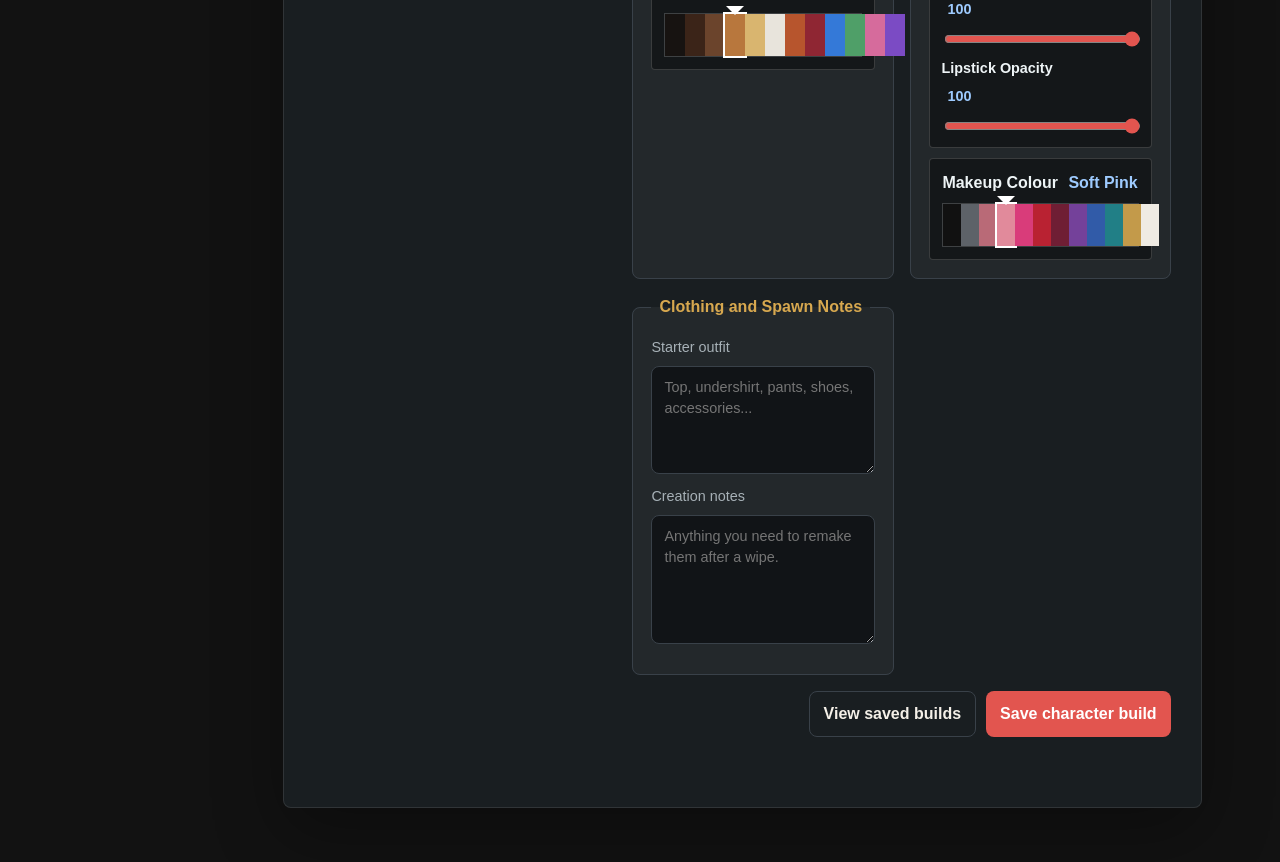
==== commit 09804d77: "Allow character photo uploads" ====
--- a/character-maker.html
+++ b/character-maker.html
@@ -59,6 +59,8 @@
               <label>Role / storyline<input name="role" placeholder="Mechanic, crim, civilian, medic..." /></label>
               <label>Gender / base model<input name="model" placeholder="mp_f_freemode_01 or mp_m_freemode_01" /></label>
               <label>Voice / vibe<input name="voice" placeholder="Soft, sharp, chaotic, calm..." /></label>
+              <label>Character photo<input id="characterPhotoInput" name="photo" type="file" accept="image/*" /></label>
+              <input id="characterPhotoData" name="photoData" type="hidden" />
             </fieldset>
 
             <fieldset class="form-card">
--- a/styles.css
+++ b/styles.css
@@ -769,6 +769,12 @@
   aspect-ratio: 4 / 5;
 }
 
+.character-photo {
+  height: auto;
+  object-fit: cover;
+  background: #10161b;
+}
+
 .character-tile h3 {
   margin: 0;
   text-align: center;
@@ -905,18 +911,19 @@
   display: grid;
   place-items: center;
   width: calc(100% - 24px);
-  max-width: 360px;
-  aspect-ratio: 2.25 / 1;
+  max-width: 390px;
+  aspect-ratio: 2.42 / 1;
   margin: 16px auto 12px;
-  border: 5px solid #d8dde0;
-  border-radius: 10px;
+  border: 5px solid #101418;
+  border-radius: 11px;
   background:
-    linear-gradient(#f8fbfd, #d6dde2 46%, #eef2f4 47%, #cbd4da);
+    linear-gradient(#e4e6e5, #cfd3d3 46%, #e7e9e8 47%, #bfc5c7);
   box-shadow:
-    inset 0 0 0 2px #9ba7ad,
+    inset 0 0 0 2px #8d969b,
+    inset 0 0 0 5px #d9dedf,
     inset 0 -10px 18px rgba(0, 0, 0, 0.14),
     0 18px 30px rgba(0, 0, 0, 0.28);
-  color: #162a42;
+  color: #18215f;
   text-transform: uppercase;
 }
 
@@ -924,47 +931,87 @@
 .gta-plate::after {
   content: "";
   position: absolute;
-  top: 12px;
-  width: 10px;
-  height: 10px;
+  top: auto;
+  bottom: 15px;
+  width: 8px;
+  height: 8px;
   border-radius: 50%;
-  background: #9aa4aa;
+  background: #31363a;
   box-shadow: inset 0 2px 2px rgba(0, 0, 0, 0.35);
 }
 
 .gta-plate::before {
-  left: 14px;
+  left: 16px;
 }
 
 .gta-plate::after {
-  right: 14px;
+  right: 16px;
 }
 
 .plate-state {
   position: absolute;
-  top: 8px;
-  left: 0;
-  right: 0;
-  color: #d64545;
-  font-family: Georgia, serif;
-  font-size: clamp(0.9rem, 3vw, 1.28rem);
+  top: 14px;
+  left: 84px;
+  right: 78px;
+  color: #bd171b;
+  font-family: "Brush Script MT", "Segoe Script", cursive;
+  font-size: clamp(1.35rem, 5vw, 2.35rem);
   font-weight: 900;
   text-align: center;
   text-transform: none;
+  line-height: 1;
+  transform: rotate(-2deg);
+}
+
+.plate-month {
+  position: absolute;
+  top: 20px;
+  left: 20px;
+  color: #0057c8;
+  font-family: Arial, Helvetica, sans-serif;
+  font-size: clamp(0.85rem, 3vw, 1.38rem);
+  font-weight: 900;
+  letter-spacing: 0;
+}
+
+.plate-sticker {
+  position: absolute;
+  top: 17px;
+  right: 20px;
+  display: grid;
+  place-items: center;
+  width: 48px;
+  height: 34px;
+  background: #e45512;
+  color: #14100b;
+  font-family: Arial, Helvetica, sans-serif;
+  font-size: 0.62rem;
+  font-weight: 900;
+  line-height: 0.85;
+}
+
+.plate-sticker small {
+  font-size: 0.42rem;
+  font-weight: 800;
 }
 
 .gta-plate strong {
-  margin-top: 22px;
+  margin-top: 44px;
   color: inherit;
-  font-family: Impact, "Arial Black", sans-serif;
+  font-family: "Arial Narrow", "Roboto Condensed", "Trebuchet MS", sans-serif;
   max-width: calc(100% - 24px);
   overflow: hidden;
-  font-size: clamp(1.9rem, 7vw, 3.6rem);
-  font-weight: 900;
-  letter-spacing: 0.03em;
+  font-size: clamp(2.15rem, 8vw, 4.45rem);
+  font-weight: 500;
+  letter-spacing: 0.08em;
   line-height: 1;
   text-align: center;
-  text-shadow: 0 2px 0 rgba(255, 255, 255, 0.55);
+  text-shadow:
+    -1px -1px 0 #0b123f,
+    1px -1px 0 #0b123f,
+    -1px 1px 0 #0b123f,
+    1px 1px 0 #0b123f,
+    3px 3px 0 rgba(0, 0, 0, 0.32);
   white-space: nowrap;
 }
 
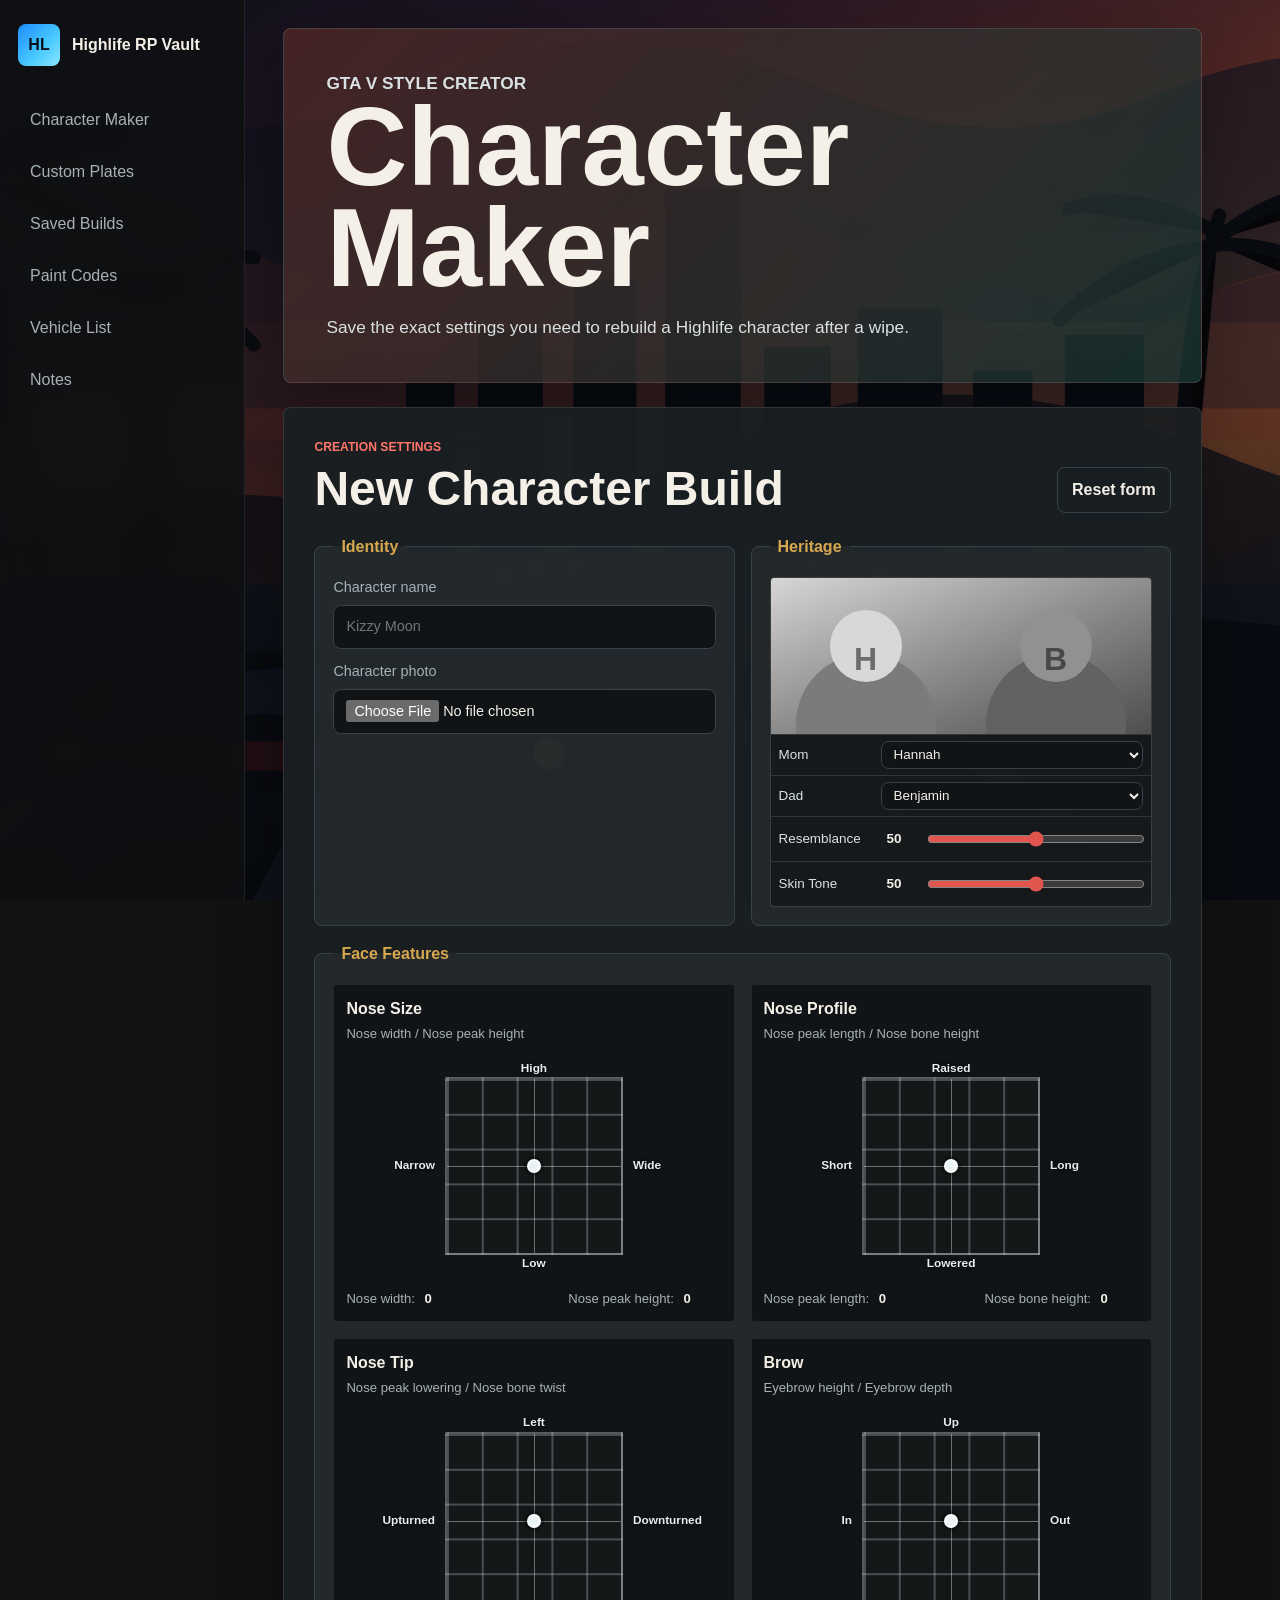
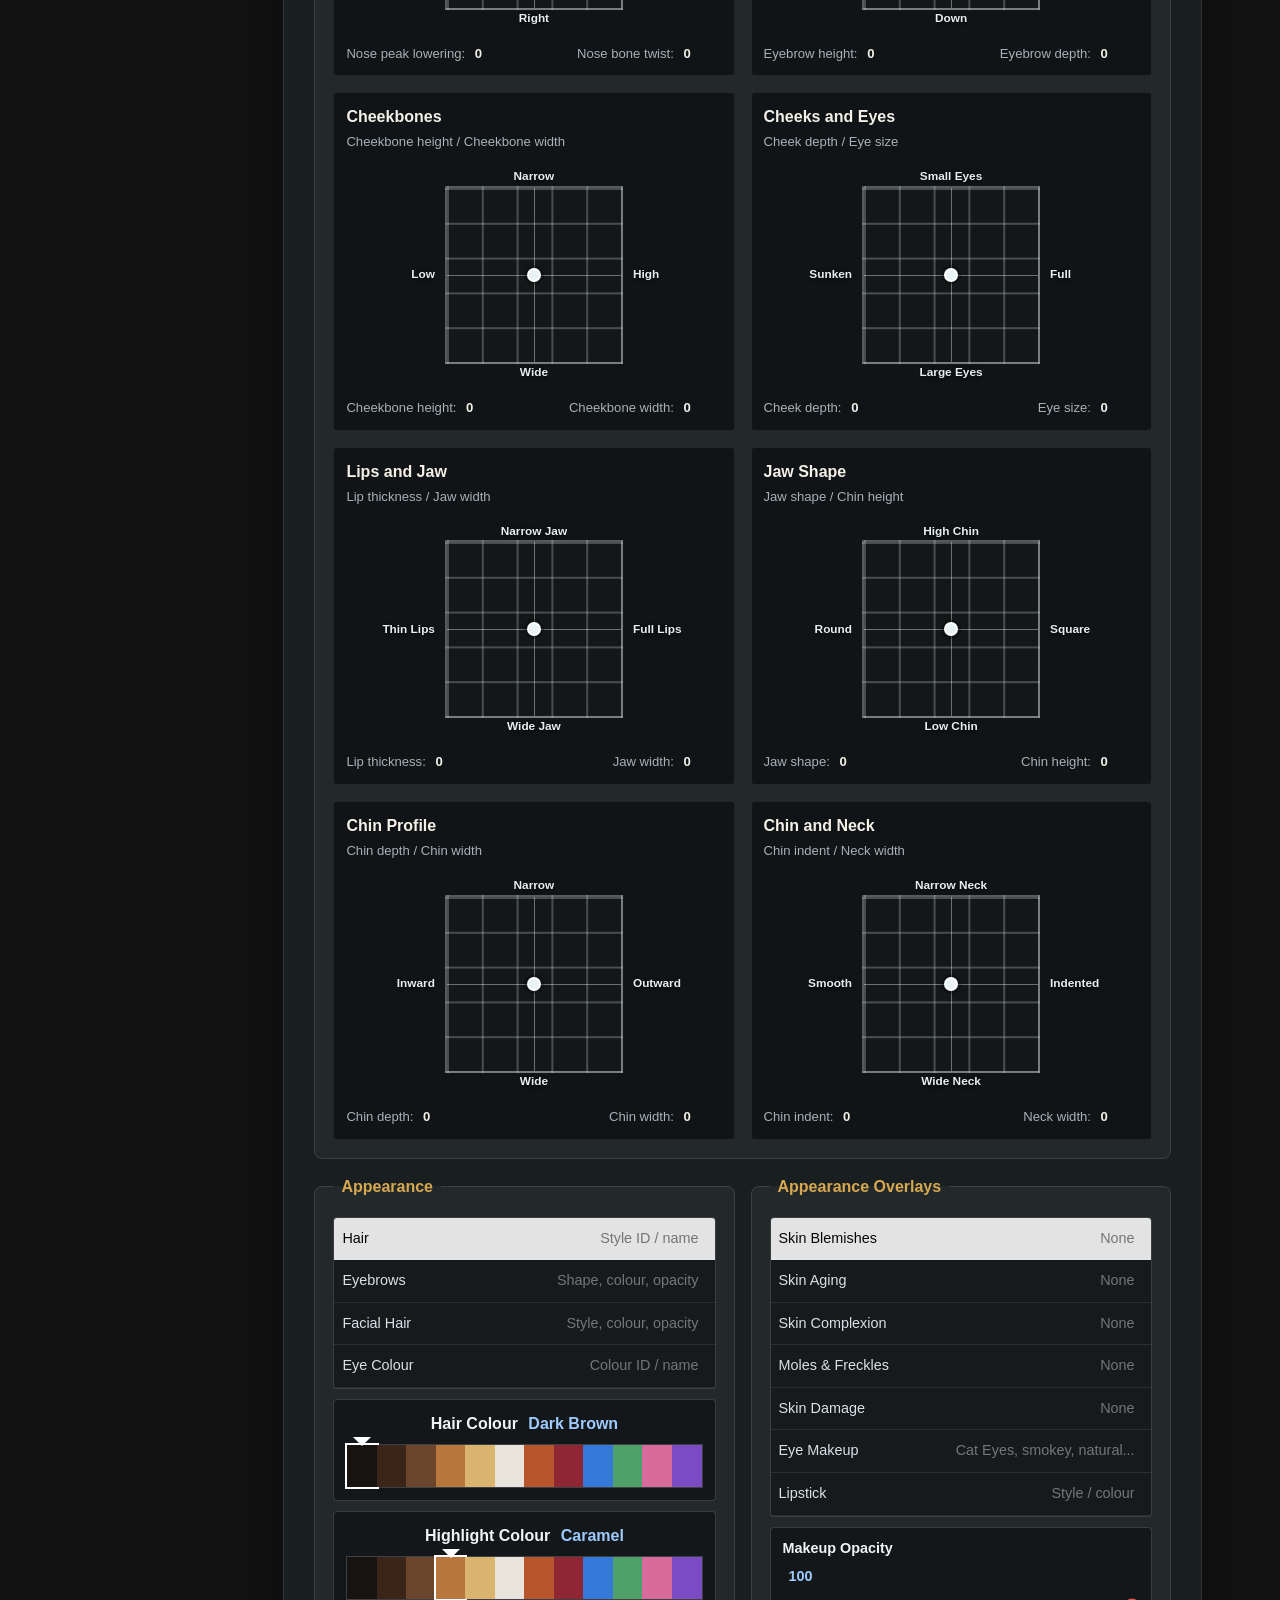
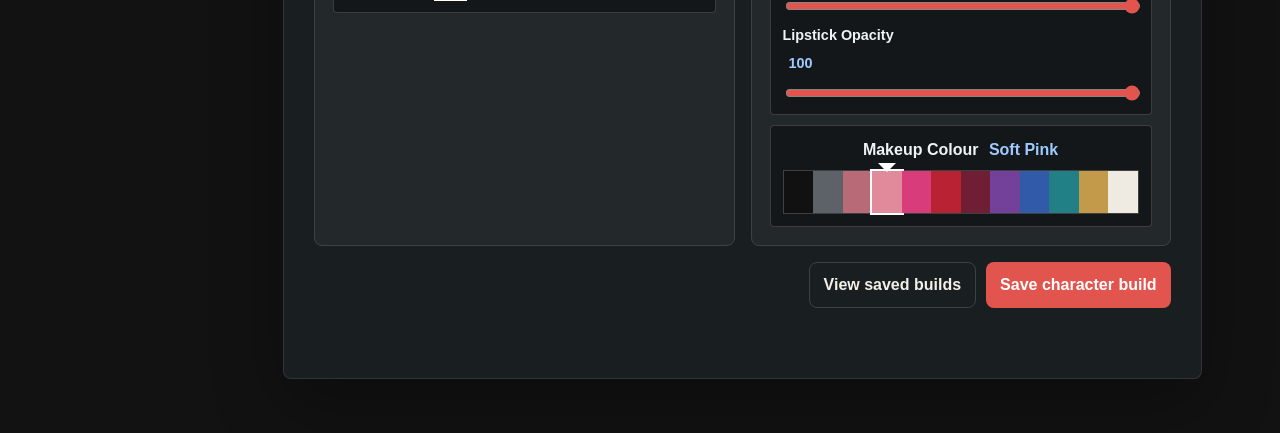
==== commit eab18709: "Simplify character maker layout" ====
--- a/character-maker.html
+++ b/character-maker.html
@@ -45,20 +45,10 @@
         </div>
 
         <div class="maker-layout">
-          <aside class="live-preview-card" aria-label="Live character preview">
-            <p class="eyebrow">Live preview</p>
-            <div id="liveCharacterPreview" class="live-character-preview"></div>
-            <h3 id="liveCharacterName">New Character</h3>
-            <p id="liveCharacterRole">Character build preview</p>
-          </aside>
-
           <form id="characterMakerForm" class="maker-grid">
             <fieldset class="form-card">
               <legend>Identity</legend>
               <label>Character name<input name="name" required placeholder="Kizzy Moon" /></label>
-              <label>Role / storyline<input name="role" placeholder="Mechanic, crim, civilian, medic..." /></label>
-              <label>Gender / base model<input name="model" placeholder="mp_f_freemode_01 or mp_m_freemode_01" /></label>
-              <label>Voice / vibe<input name="voice" placeholder="Soft, sharp, chaotic, calm..." /></label>
               <label>Character photo<input id="characterPhotoInput" name="photo" type="file" accept="image/*" /></label>
               <input id="characterPhotoData" name="photoData" type="hidden" />
             </fieldset>
@@ -230,12 +220,6 @@
               </div>
             </fieldset>
 
-            <fieldset class="form-card">
-              <legend>Clothing and Spawn Notes</legend>
-              <label>Starter outfit<textarea name="outfit" rows="4" placeholder="Top, undershirt, pants, shoes, accessories..."></textarea></label>
-              <label>Creation notes<textarea name="creation" rows="5" placeholder="Anything you need to remake them after a wipe."></textarea></label>
-            </fieldset>
-
             <div class="maker-actions">
               <a class="ghost-link" href="index.html#characters">View saved builds</a>
               <button class="primary-button" type="submit">Save character build</button>
--- a/styles.css
+++ b/styles.css
@@ -268,41 +268,7 @@
 }
 
 .maker-layout {
-  display: grid;
-  grid-template-columns: minmax(220px, 300px) minmax(0, 1fr);
-  align-items: start;
-  gap: 18px;
-}
-
-.live-preview-card {
-  position: sticky;
-  top: 24px;
-  display: grid;
-  gap: 12px;
-  padding: 16px;
-  border: 1px solid var(--line);
-  border-radius: 8px;
-  background: rgba(2, 5, 7, 0.64);
-  box-shadow: var(--shadow);
-}
-
-.live-character-preview {
-  overflow: hidden;
-  border: 1px solid rgba(255, 255, 255, 0.12);
-  border-radius: 8px;
-  background: #10161b;
-}
-
-.live-preview-card h3 {
-  margin: 0;
-  font-size: 1.25rem;
-  text-align: center;
-}
-
-.live-preview-card p:last-child {
-  margin: -6px 0 0;
-  color: var(--muted);
-  text-align: center;
+  display: block;
 }
 
 .form-card {
@@ -376,8 +342,8 @@
 
 .pad-grid {
   display: grid;
-  grid-template-columns: repeat(auto-fit, minmax(230px, 1fr));
-  gap: 14px;
+  grid-template-columns: repeat(auto-fit, minmax(340px, 1fr));
+  gap: 16px;
 }
 
 .heritage-card {
@@ -669,11 +635,14 @@
 .axis-label {
   position: static;
   color: #e7eef0;
-  font-size: 0.78rem;
+  font-size: 0.74rem;
   font-weight: 700;
   text-shadow: 0 1px 4px rgba(0, 0, 0, 0.7);
   pointer-events: none;
   white-space: nowrap;
+  max-width: 86px;
+  overflow: hidden;
+  text-overflow: ellipsis;
 }
 
 .axis-top {
@@ -713,11 +682,11 @@
     ". top ."
     "left pad right"
     ". bottom .";
-  grid-template-columns: minmax(58px, 0.8fr) minmax(150px, 178px) minmax(58px, 0.8fr);
+  grid-template-columns: minmax(86px, 1fr) minmax(150px, 178px) minmax(86px, 1fr);
   grid-template-rows: 24px auto 24px;
   align-items: center;
   justify-content: center;
-  column-gap: 8px;
+  column-gap: 10px;
   width: 100%;
 }
 
@@ -1174,14 +1143,9 @@
   }
 
   .hero,
-  .maker-layout,
   .maker-grid,
   .build-grid {
     grid-template-columns: 1fr;
-  }
-
-  .live-preview-card {
-    position: static;
   }
 
   .large-card,
